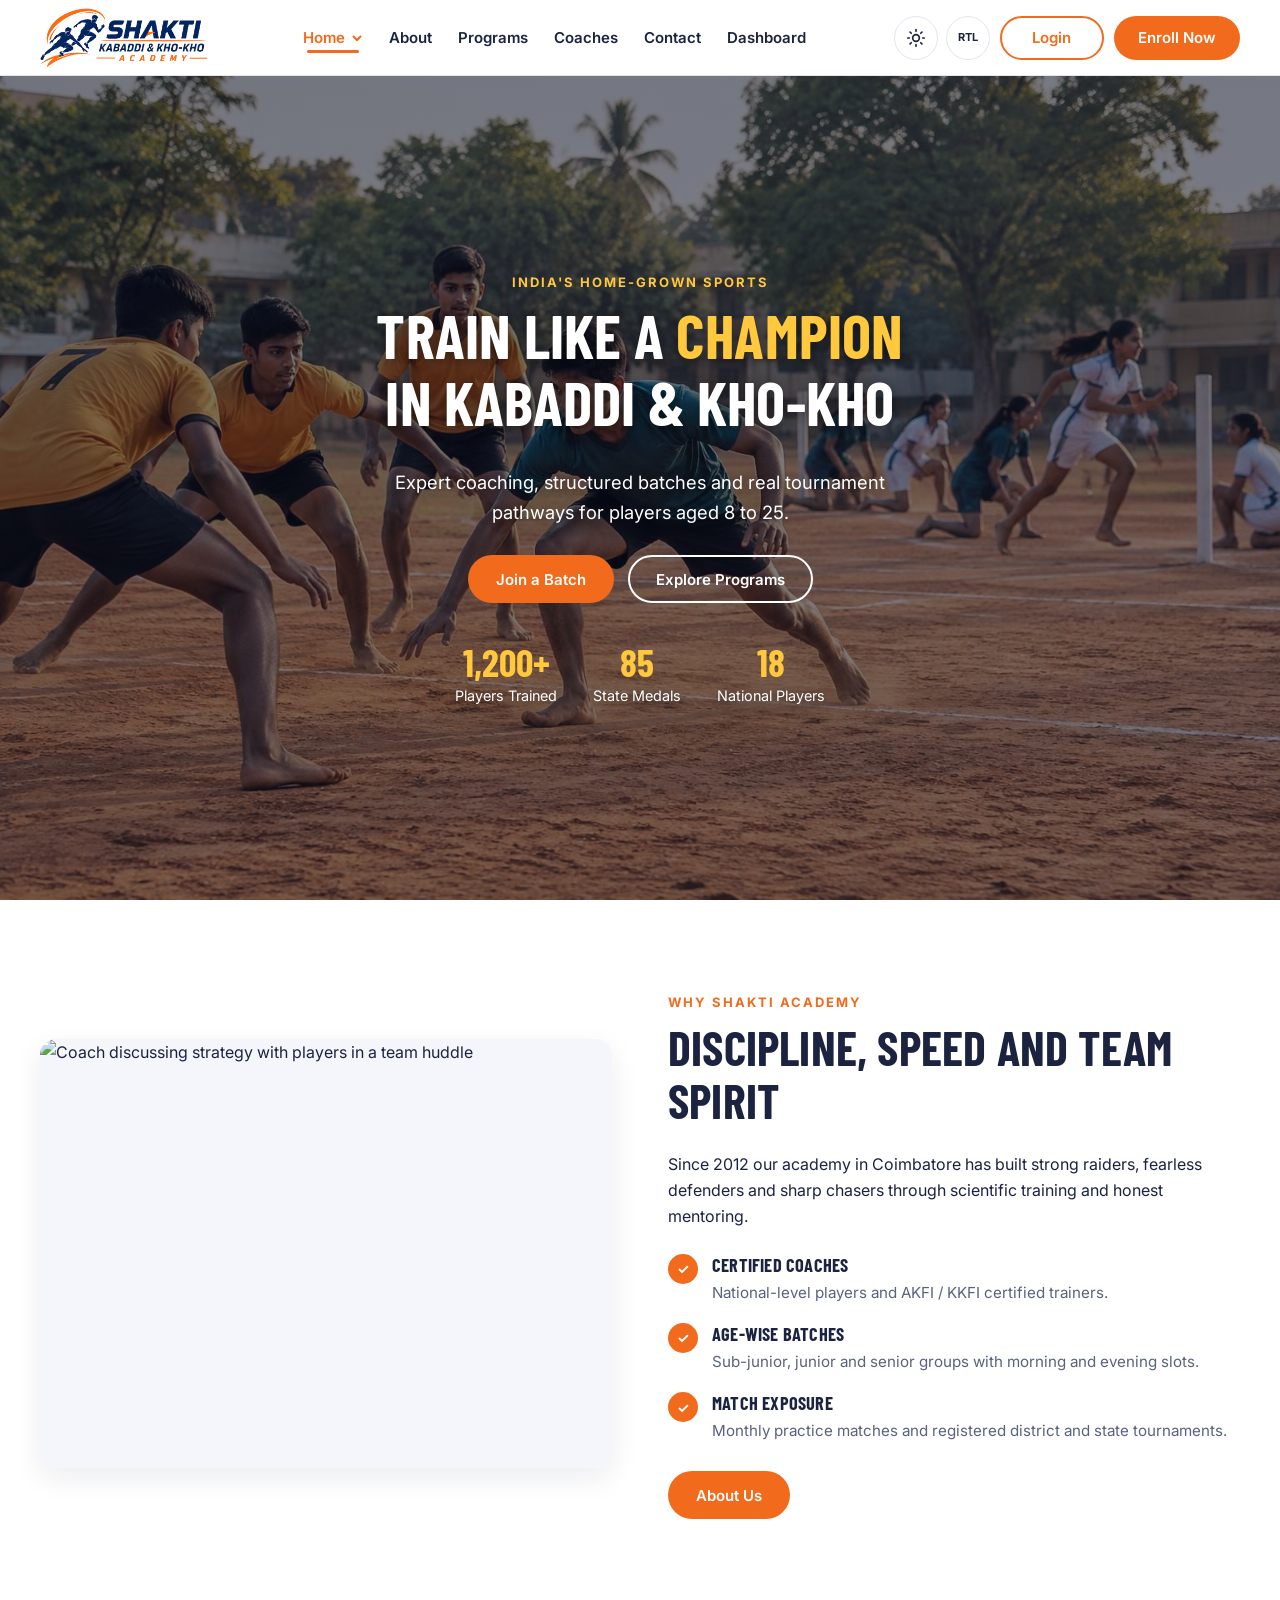
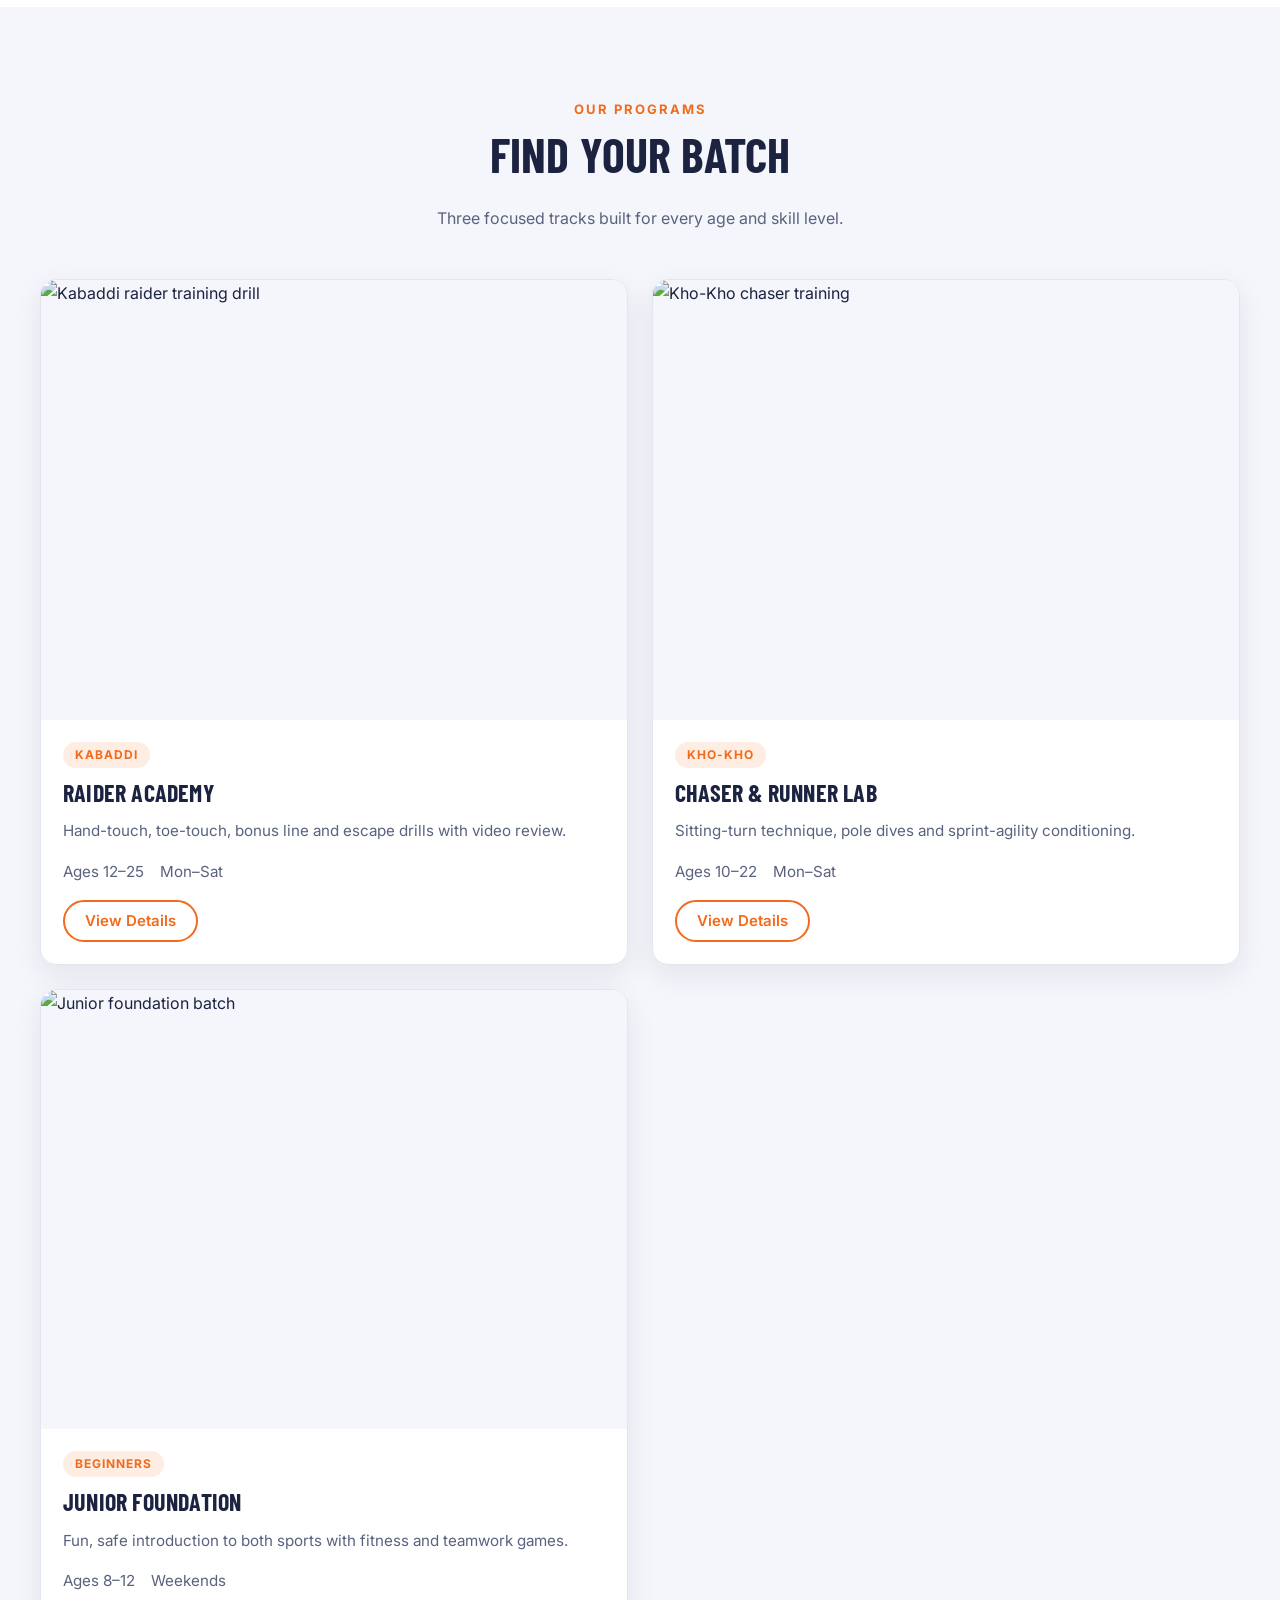
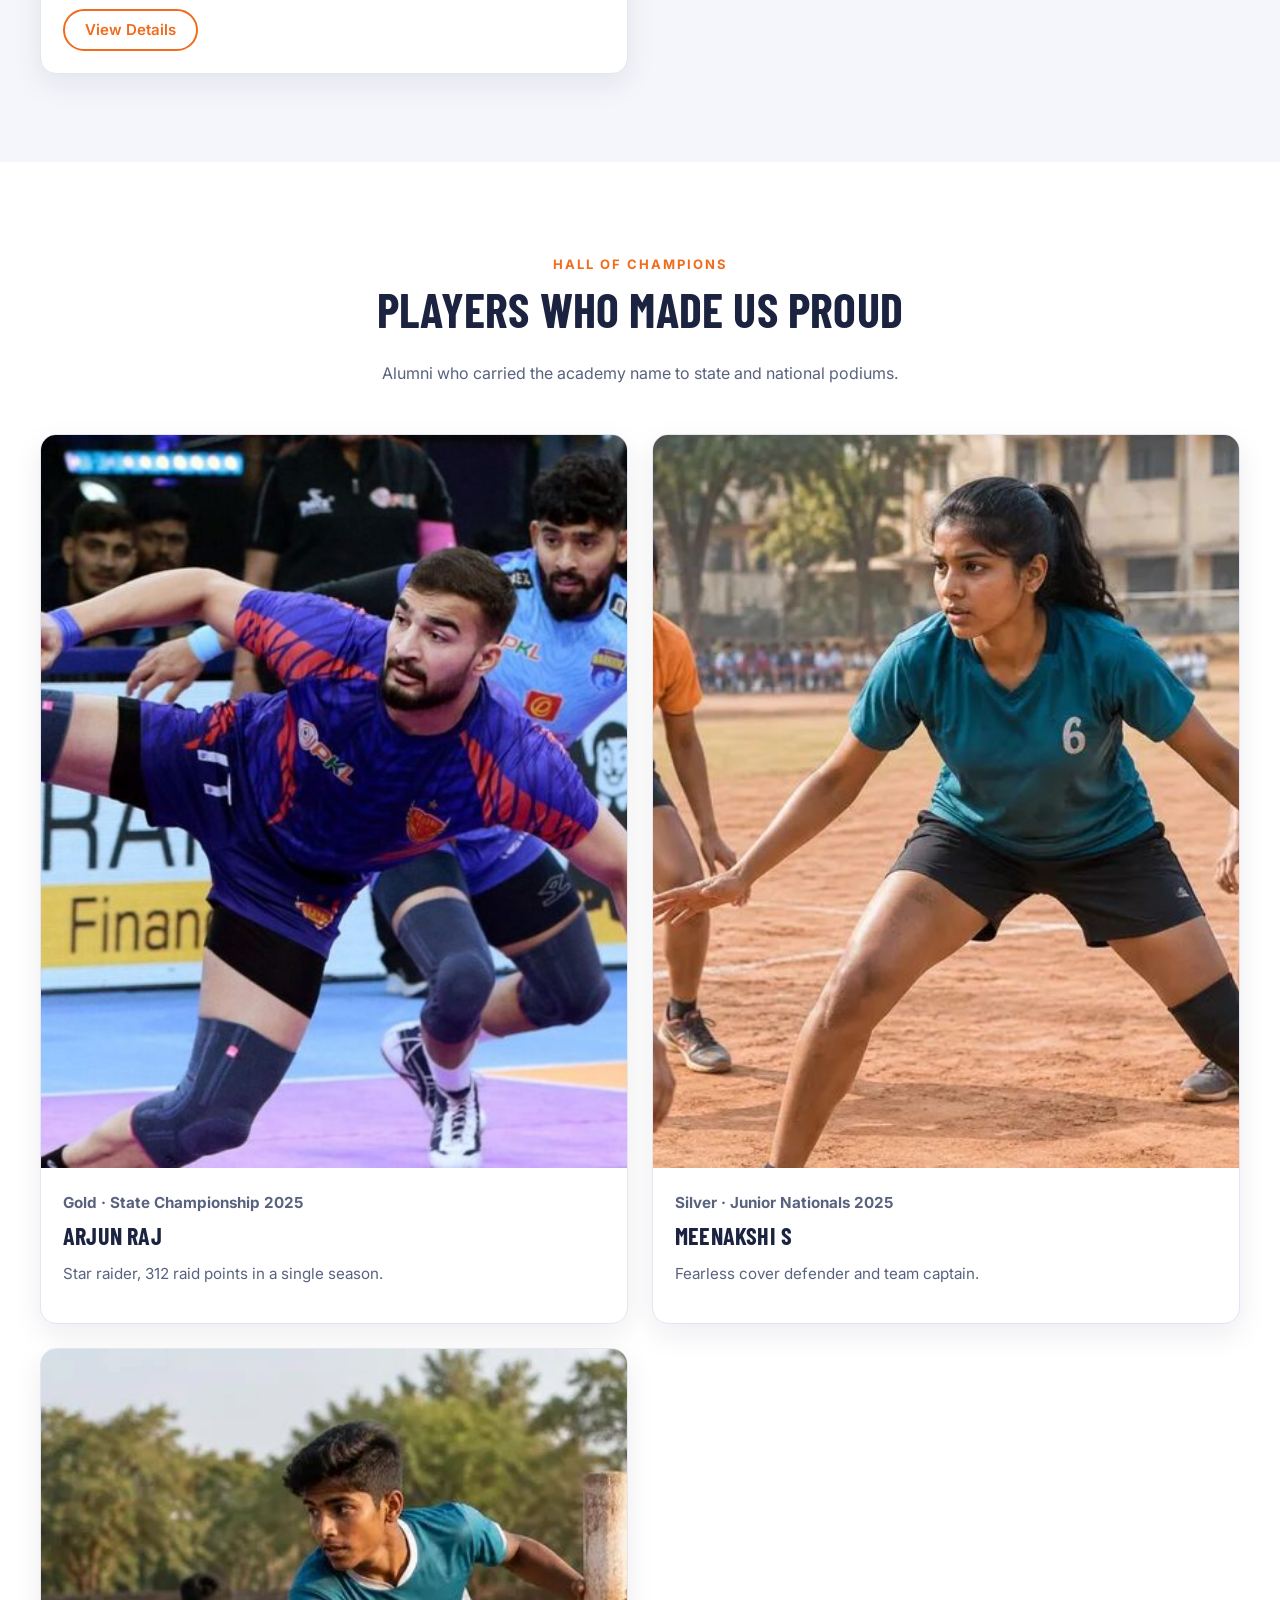
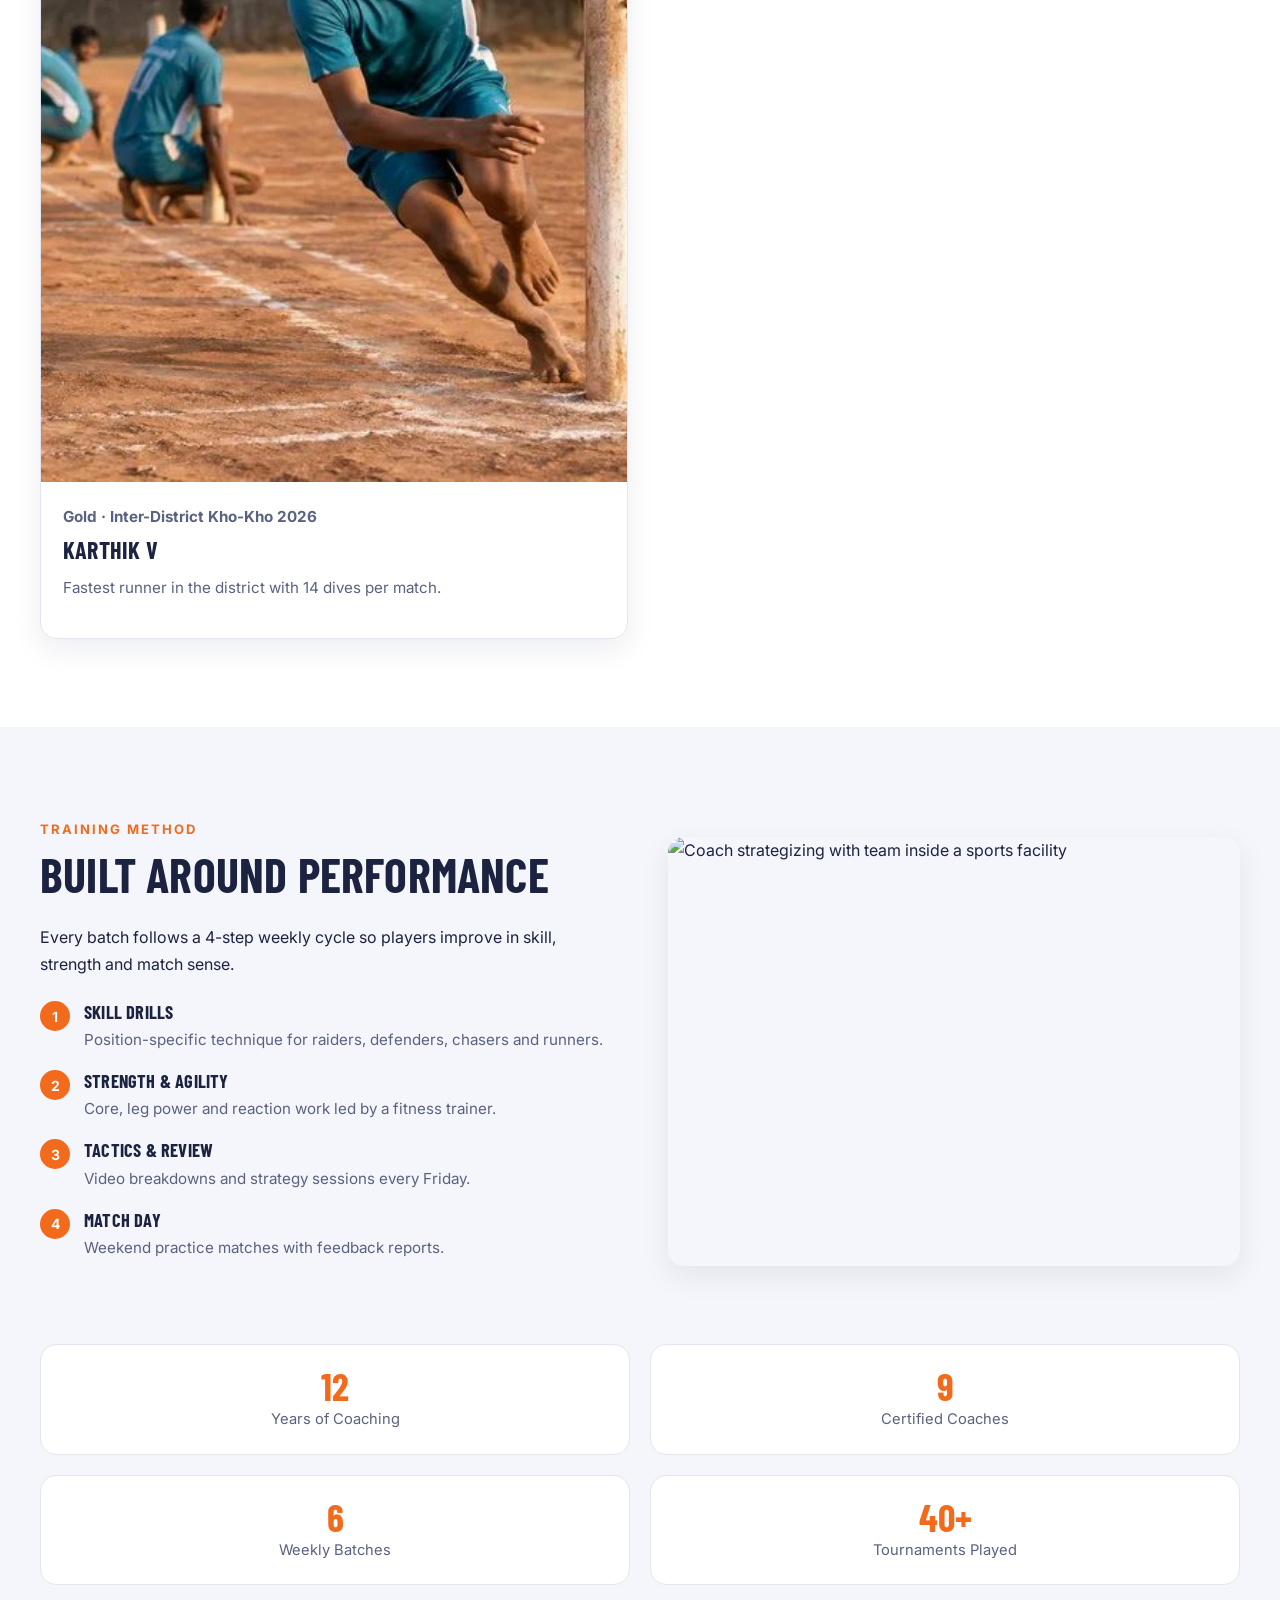
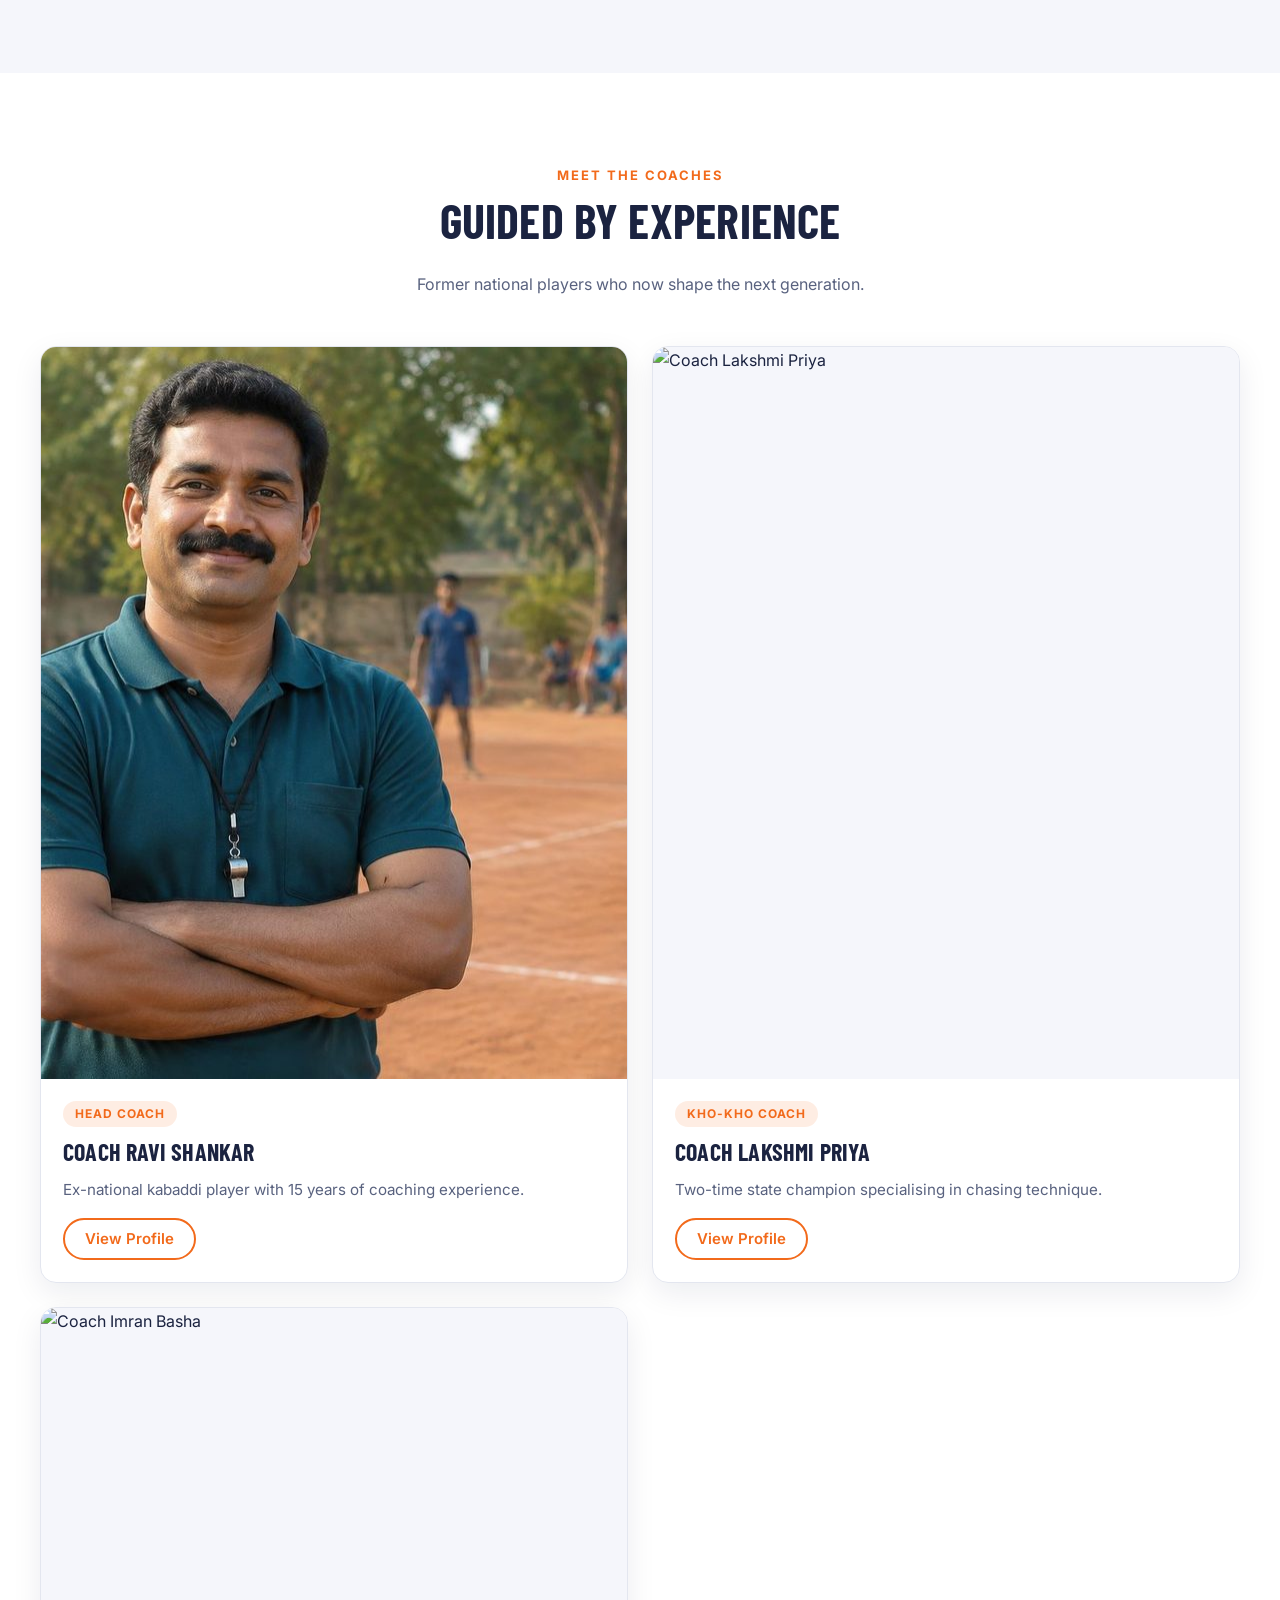
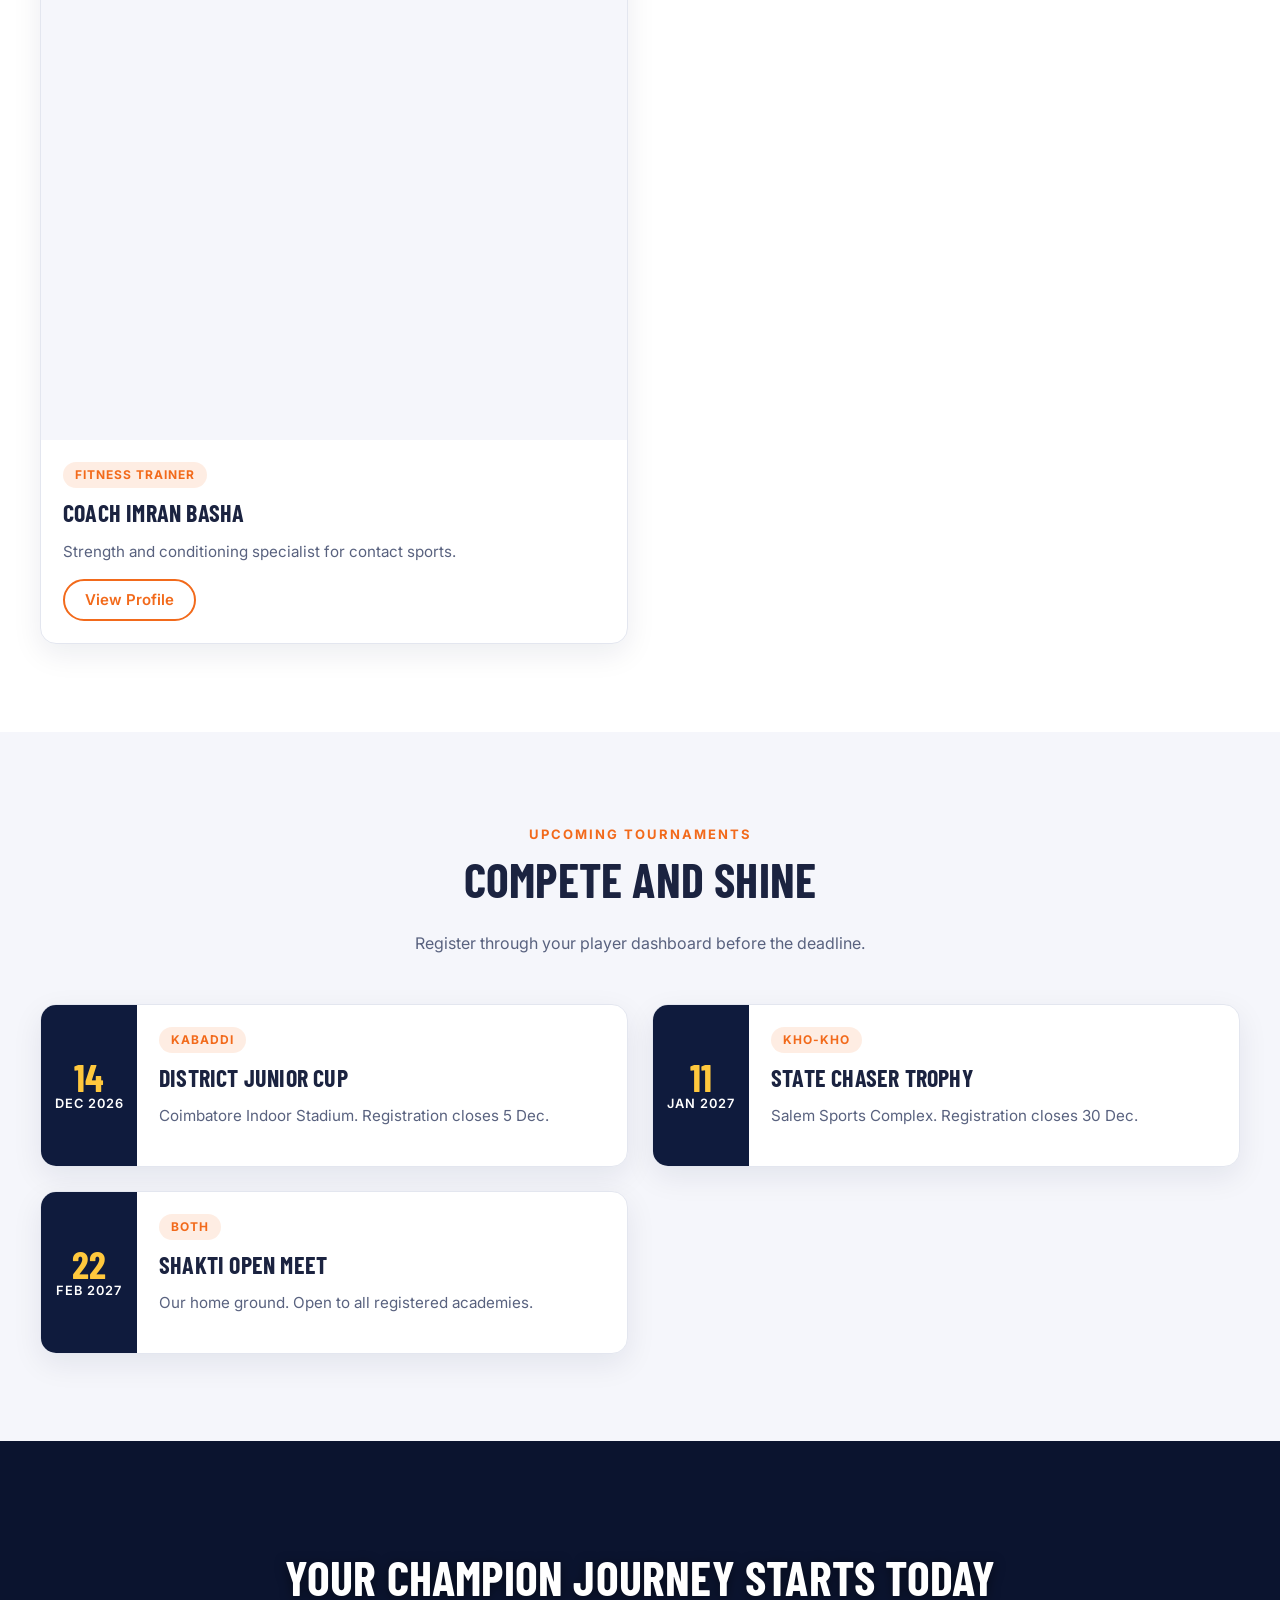
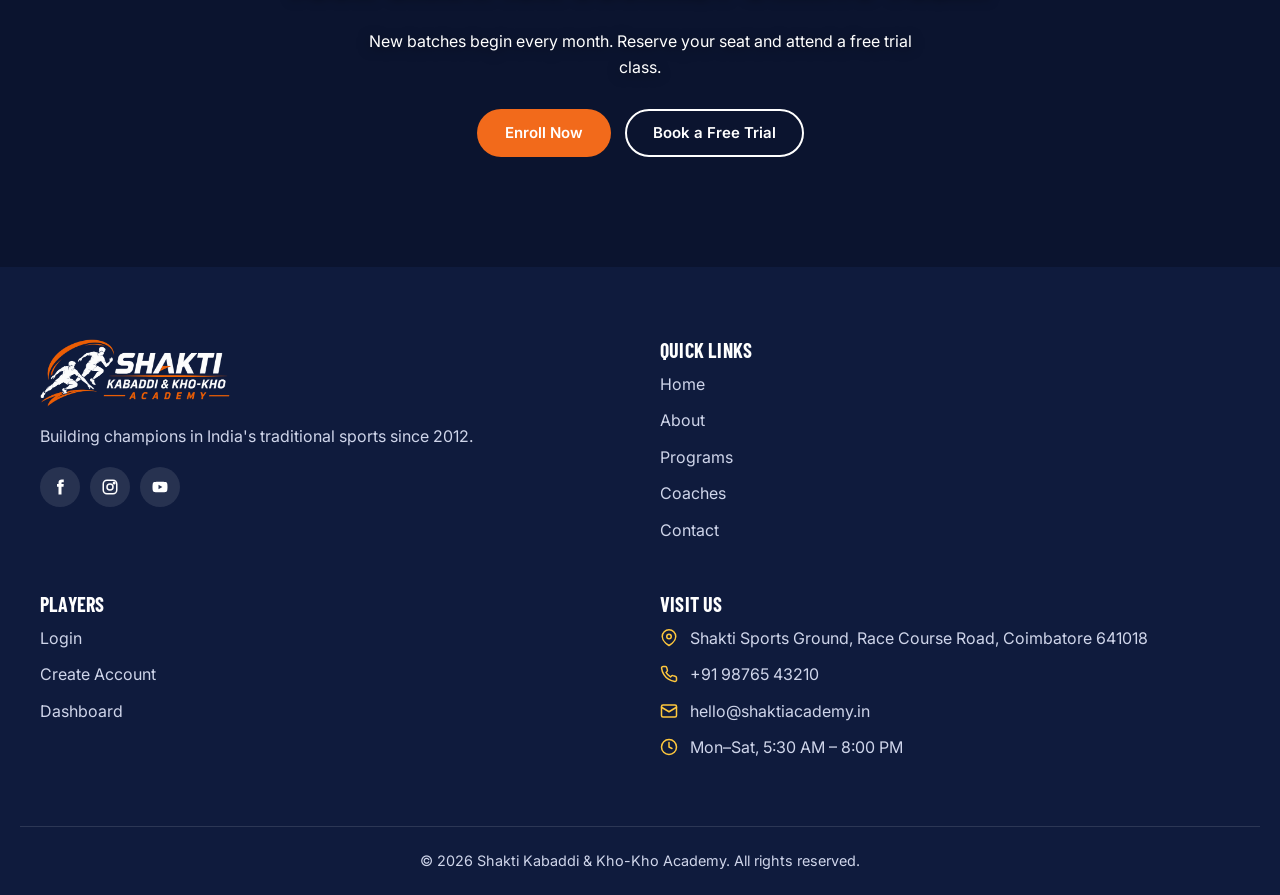
==== index.html @ 23602a93 "first commit" ====
<!DOCTYPE html>
<html lang="en" data-theme="light" dir="ltr">
<head>
<meta charset="UTF-8">
<meta name="viewport" content="width=device-width,initial-scale=1">
<title>Shakti Kabaddi &amp; Kho-Kho Academy | Home</title>
<meta name="description" content="Shakti Academy trains champions in Kabaddi and Kho-Kho with expert coaches, structured batches and tournament pathways.">
<link rel="icon" href="assets/img/favicon.ico" sizes="any">
<link rel="icon" type="image/png" href="assets/img/favicon.png">
<link rel="apple-touch-icon" href="assets/img/apple-touch-icon.png">
<link rel="preconnect" href="https://fonts.googleapis.com">
<link rel="preconnect" href="https://fonts.gstatic.com" crossorigin>
<link href="https://fonts.googleapis.com/css2?family=Barlow+Condensed:wght@600;700&family=Inter:wght@400;500;600&display=swap" rel="stylesheet">
<link rel="stylesheet" href="assets/css/style.css">
<link rel="stylesheet" href="assets/css/responsive.css">
<script src="assets/js/main.js"></script>
</head>
<body>
<header class="site-header">
  <div class="container nav-inner">
    <a href="index.html" class="brand" aria-label="Shakti Academy home"><img class="brand-logo logo-light" src="assets/img/logo.png" alt="Shakti Kabaddi &amp; Kho-Kho Academy" width="640" height="229"><img class="brand-logo logo-dark" src="assets/img/logo-dark.png" alt="" aria-hidden="true" width="640" height="229"></a>
    <button class="icon-btn menu-toggle" aria-label="Open menu" aria-expanded="false"><svg class="i-open" viewBox="0 0 24 24" fill="none" stroke="currentColor" stroke-width="2" stroke-linecap="round"><path d="M3 6h18M3 12h18M3 18h18"/></svg><svg class="i-close" viewBox="0 0 24 24" fill="none" stroke="currentColor" stroke-width="2" stroke-linecap="round"><path d="M6 6l12 12M18 6 6 18"/></svg></button>
    <nav class="main-nav" aria-label="Main">
      <ul class="nav-links">
        <li class="has-dd">
          <button class="nav-link dd-toggle active" aria-expanded="false">Home <svg width="12" height="12" viewBox="0 0 12 12" fill="none" stroke="currentColor" stroke-width="2"><path d="m2 4 4 4 4-4"/></svg></button>
          <div class="dd-menu"><a href="index.html" class="active">Home 1</a><a href="home-2.html">Home 2</a></div>
        </li>
        <li><a class="nav-link" href="about.html">About</a></li>
        <li><a class="nav-link" href="programs.html">Programs</a></li>
        <li><a class="nav-link" href="coaches.html">Coaches</a></li>
        <li><a class="nav-link" href="contact.html">Contact</a></li>
        <li><a class="nav-link" href="dashboard.html">Dashboard</a></li>
      </ul>
      <div class="nav-actions">
        <div class="nav-tools">
          <button class="icon-btn" data-theme-toggle aria-label="Toggle light or dark mode"><svg class="icon-moon" viewBox="0 0 24 24" fill="none" stroke="currentColor" stroke-width="2"><path d="M21 12.8A9 9 0 1 1 11.2 3a7 7 0 0 0 9.8 9.8z"/></svg><svg class="icon-sun" viewBox="0 0 24 24" fill="none" stroke="currentColor" stroke-width="2" stroke-linecap="round"><circle cx="12" cy="12" r="4"/><path d="M12 2v2M12 20v2M4.9 4.9l1.4 1.4M17.7 17.7l1.4 1.4M2 12h2M20 12h2M4.9 19.1l1.4-1.4M17.7 6.3l1.4-1.4"/></svg></button>
          <button class="icon-btn" data-dir-toggle aria-label="Toggle left-to-right or right-to-left">RTL</button>
        </div>
        <a href="login.html" class="btn btn-outline btn-nav">Login</a>
        <a href="programs.html#enroll" class="btn btn-primary btn-nav">Enroll Now</a>
      </div>
    </nav>
  </div>
</header>

<main>
<!-- 1. HERO -->
<section class="hero hero-home" style="--hero-img:url('../img/hero-home.jpg')">
  <div class="container">
    <div class="hero-copy">
      <span class="eyebrow" style="color:var(--accent)">India's Home-Grown Sports</span>
      <h1>Train Like a <span>Champion</span> in Kabaddi &amp; Kho-Kho</h1>
      <p>Expert coaching, structured batches and real tournament pathways for players aged 8 to 25.</p>
      <div class="hero-actions">
        <a href="programs.html#enroll" class="btn btn-primary">Join a Batch</a>
        <a href="programs.html" class="btn btn-ghost">Explore Programs</a>
      </div>
      <div class="hero-stats">
        <div><strong>1,200+</strong><span>Players Trained</span></div>
        <div><strong>85</strong><span>State Medals</span></div>
        <div><strong>18</strong><span>National Players</span></div>
      </div>
    </div>
  </div>
</section>

<!-- 2. ABOUT -->
<section class="section">
  <div class="container split">
    <img src="https://images.pexels.com/photos/6767017/pexels-photo-6767017.jpeg?auto=compress&amp;cs=tinysrgb&amp;w=900" alt="Coach discussing strategy with players in a team huddle" loading="lazy">
    <div>
      <span class="eyebrow">Why Shakti Academy</span>
      <h2>Discipline, Speed and Team Spirit</h2>
      <p>Since 2012 our academy in Coimbatore has built strong raiders, fearless defenders and sharp chasers through scientific training and honest mentoring.</p>
      <ul class="check-list">
        <li><span class="tick">&#10003;</span><div><h4>Certified Coaches</h4><p>National-level players and AKFI / KKFI certified trainers.</p></div></li>
        <li><span class="tick">&#10003;</span><div><h4>Age-wise Batches</h4><p>Sub-junior, junior and senior groups with morning and evening slots.</p></div></li>
        <li><span class="tick">&#10003;</span><div><h4>Match Exposure</h4><p>Monthly practice matches and registered district and state tournaments.</p></div></li>
      </ul>
      <a href="about.html" class="btn btn-primary">About Us</a>
    </div>
  </div>
</section>

<!-- 3. PROGRAMS -->
<section class="section section-alt">
  <div class="container">
    <div class="section-head"><span class="eyebrow">Our Programs</span><h2>Find Your Batch</h2><p>Three focused tracks built for every age and skill level.</p></div>
    <div class="grid grid-3">
      <article class="card"><img src="https://images.pexels.com/photos/38163412/pexels-photo-38163412.jpeg?auto=compress&amp;cs=tinysrgb&amp;w=900" alt="Kabaddi raider training drill" loading="lazy"><div class="card-body"><span class="tag">Kabaddi</span><h3>Raider Academy</h3><p>Hand-touch, toe-touch, bonus line and escape drills with video review.</p><p class="meta"><span>Ages 12–25</span><span>Mon–Sat</span></p><a href="programs.html" class="btn btn-outline">View Details</a></div></article>
      <article class="card"><img src="https://images.pexels.com/photos/15292660/pexels-photo-15292660.jpeg?auto=compress&amp;cs=tinysrgb&amp;w=900" alt="Kho-Kho chaser training" loading="lazy"><div class="card-body"><span class="tag">Kho-Kho</span><h3>Chaser &amp; Runner Lab</h3><p>Sitting-turn technique, pole dives and sprint-agility conditioning.</p><p class="meta"><span>Ages 10–22</span><span>Mon–Sat</span></p><a href="programs.html" class="btn btn-outline">View Details</a></div></article>
      <article class="card"><img src="https://images.pexels.com/photos/7339116/pexels-photo-7339116.jpeg?auto=compress&amp;cs=tinysrgb&amp;w=900" alt="Junior foundation batch" loading="lazy"><div class="card-body"><span class="tag">Beginners</span><h3>Junior Foundation</h3><p>Fun, safe introduction to both sports with fitness and teamwork games.</p><p class="meta"><span>Ages 8–12</span><span>Weekends</span></p><a href="programs.html" class="btn btn-outline">View Details</a></div></article>
    </div>
  </div>
</section>

<!-- 4. CHAMPIONS -->
<section class="section">
  <div class="container">
    <div class="section-head"><span class="eyebrow">Hall of Champions</span><h2>Players Who Made Us Proud</h2><p>Alumni who carried the academy name to state and national podiums.</p></div>
    <div class="grid grid-3">
      <article class="card card-champ card-anim"><img src="assets/img/champ-arjun-raj.jpg" alt="Arjun Raj, star raider mid-raid" loading="lazy"><div class="card-body"><p class="medal">Gold &middot; State Championship 2025</p><h3>Arjun Raj</h3><p>Star raider, 312 raid points in a single season.</p></div></article>
      <article class="card card-champ"><img src="assets/img/meenakshi-defender.jpg" alt="Champion athlete" loading="lazy"><div class="card-body"><p class="medal">Silver &middot; Junior Nationals 2025</p><h3>Meenakshi S</h3><p>Fearless cover defender and team captain.</p></div></article>
      <article class="card card-champ"><img src="assets/img/karthik-chaser.jpg" alt="Champion athlete" loading="lazy"><div class="card-body"><p class="medal">Gold &middot; Inter-District Kho-Kho 2026</p><h3>Karthik V</h3><p>Fastest runner in the district with 14 dives per match.</p></div></article>
    </div>
  </div>
</section>

<!-- 5. TRAINING METHOD -->
<section class="section section-alt">
  <div class="container">
    <div class="split">
      <div>
        <span class="eyebrow">Training Method</span>
        <h2>Built Around Performance</h2>
        <p>Every batch follows a 4-step weekly cycle so players improve in skill, strength and match sense.</p>
        <ul class="check-list">
          <li><span class="tick">1</span><div><h4>Skill Drills</h4><p>Position-specific technique for raiders, defenders, chasers and runners.</p></div></li>
          <li><span class="tick">2</span><div><h4>Strength &amp; Agility</h4><p>Core, leg power and reaction work led by a fitness trainer.</p></div></li>
          <li><span class="tick">3</span><div><h4>Tactics &amp; Review</h4><p>Video breakdowns and strategy sessions every Friday.</p></div></li>
          <li><span class="tick">4</span><div><h4>Match Day</h4><p>Weekend practice matches with feedback reports.</p></div></li>
        </ul>
      </div>
      <img src="https://images.pexels.com/photos/6767348/pexels-photo-6767348.jpeg?auto=compress&amp;cs=tinysrgb&amp;w=900" alt="Coach strategizing with team inside a sports facility" loading="lazy">
    </div>
    <div class="stat-row">
      <div class="stat"><strong>12</strong><span>Years of Coaching</span></div>
      <div class="stat"><strong>9</strong><span>Certified Coaches</span></div>
      <div class="stat"><strong>6</strong><span>Weekly Batches</span></div>
      <div class="stat"><strong>40+</strong><span>Tournaments Played</span></div>
    </div>
  </div>
</section>

<!-- 6. COACHES -->
<section class="section">
  <div class="container">
    <div class="section-head"><span class="eyebrow">Meet the Coaches</span><h2>Guided by Experience</h2><p>Former national players who now shape the next generation.</p></div>
    <div class="grid grid-3">
      <article class="card card-coach"><img src="assets/img/coach-ravi-shankar.jpg" alt="Head coach holding a whistle" loading="lazy"><div class="card-body"><span class="tag">Head Coach</span><h3>Coach Ravi Shankar</h3><p>Ex-national kabaddi player with 15 years of coaching experience.</p><a href="coaches.html" class="btn btn-outline">View Profile</a></div></article>
      <article class="card card-coach"><img src="https://images.pexels.com/photos/6250962/pexels-photo-6250962.jpeg?auto=compress&amp;cs=tinysrgb&amp;w=900" alt="Coach Lakshmi Priya" loading="lazy"><div class="card-body"><span class="tag">Kho-Kho Coach</span><h3>Coach Lakshmi Priya</h3><p>Two-time state champion specialising in chasing technique.</p><a href="coaches.html" class="btn btn-outline">View Profile</a></div></article>
      <article class="card card-coach"><img src="https://images.pexels.com/photos/6668862/pexels-photo-6668862.jpeg?auto=compress&amp;cs=tinysrgb&amp;w=900" alt="Coach Imran Basha" loading="lazy"><div class="card-body"><span class="tag">Fitness Trainer</span><h3>Coach Imran Basha</h3><p>Strength and conditioning specialist for contact sports.</p><a href="coaches.html" class="btn btn-outline">View Profile</a></div></article>
    </div>
  </div>
</section>

<!-- 7. TOURNAMENTS -->
<section class="section section-alt">
  <div class="container">
    <div class="section-head"><span class="eyebrow">Upcoming Tournaments</span><h2>Compete and Shine</h2><p>Register through your player dashboard before the deadline.</p></div>
    <div class="grid grid-3">
      <article class="card event"><div class="event-date"><strong>14</strong><span>Dec 2026</span></div><div class="card-body"><span class="tag">Kabaddi</span><h3>District Junior Cup</h3><p>Coimbatore Indoor Stadium. Registration closes 5 Dec.</p></div></article>
      <article class="card event"><div class="event-date"><strong>11</strong><span>Jan 2027</span></div><div class="card-body"><span class="tag">Kho-Kho</span><h3>State Chaser Trophy</h3><p>Salem Sports Complex. Registration closes 30 Dec.</p></div></article>
      <article class="card event"><div class="event-date"><strong>22</strong><span>Feb 2027</span></div><div class="card-body"><span class="tag">Both</span><h3>Shakti Open Meet</h3><p>Our home ground. Open to all registered academies.</p></div></article>
    </div>
  </div>
</section>

<!-- 8. CTA -->
<section class="cta" style="--hero-img:url('https://images.pexels.com/photos/15338953/pexels-photo-15338953.jpeg?auto=compress&amp;cs=tinysrgb&amp;w=1920')">
  <div class="container">
    <h2>Your Champion Journey Starts Today</h2>
    <p>New batches begin every month. Reserve your seat and attend a free trial class.</p>
    <div class="hero-actions"><a href="programs.html#enroll" class="btn btn-primary">Enroll Now</a><a href="contact.html" class="btn btn-ghost">Book a Free Trial</a></div>
  </div>
</section>
</main>

<footer class="site-footer">
  <div class="container footer-grid">
    <div>
      <a href="index.html" class="brand"><img class="brand-logo logo-light" src="assets/img/logo.png" alt="Shakti Kabaddi &amp; Kho-Kho Academy" width="640" height="229"><img class="brand-logo logo-dark" src="assets/img/logo-dark.png" alt="" aria-hidden="true" width="640" height="229"></a>
      <p>Building champions in India's traditional sports since 2012.</p>
      <div class="footer-social">
        <a href="#" aria-label="Facebook"><svg viewBox="0 0 24 24" fill="currentColor"><path d="M14 8V6.5c0-.7.2-1 1.1-1H17V2h-2.6C11.5 2 10 3.7 10 6.2V8H8v3.5h2V22h4V11.5h2.7L17 8z"/></svg></a>
        <a href="#" aria-label="Instagram"><svg viewBox="0 0 24 24" fill="none" stroke="currentColor" stroke-width="2"><rect x="3" y="3" width="18" height="18" rx="5"/><circle cx="12" cy="12" r="4"/><circle cx="17.5" cy="6.5" r="1" fill="currentColor"/></svg></a>
        <a href="#" aria-label="YouTube"><svg viewBox="0 0 24 24" fill="currentColor"><path d="M21.6 7.2a2.5 2.5 0 0 0-1.8-1.8C18.2 5 12 5 12 5s-6.2 0-7.8.4A2.5 2.5 0 0 0 2.4 7.2C2 8.8 2 12 2 12s0 3.2.4 4.8a2.5 2.5 0 0 0 1.8 1.8C5.8 19 12 19 12 19s6.2 0 7.8-.4a2.5 2.5 0 0 0 1.8-1.8c.4-1.6.4-4.8.4-4.8s0-3.2-.4-4.8zM10 15V9l5.2 3z"/></svg></a>
      </div>
    </div>
    <div><h4>Quick Links</h4><ul><li><a href="index.html">Home</a></li><li><a href="about.html">About</a></li><li><a href="programs.html">Programs</a></li><li><a href="coaches.html">Coaches</a></li><li><a href="contact.html">Contact</a></li></ul></div>
    <div><h4>Players</h4><ul><li><a href="login.html">Login</a></li><li><a href="create-account.html">Create Account</a></li><li><a href="dashboard.html">Dashboard</a></li></ul></div>
    <div><h4>Visit Us</h4><ul class="footer-contact"><li><svg viewBox="0 0 24 24" fill="none" stroke="currentColor" stroke-width="2" stroke-linecap="round" stroke-linejoin="round" aria-hidden="true"><path d="M21 10c0 7-9 12-9 12S3 17 3 10a9 9 0 0 1 18 0z"/><circle cx="12" cy="10" r="3"/></svg><span>Shakti Sports Ground, Race Course Road, Coimbatore 641018</span></li><li><svg viewBox="0 0 24 24" fill="none" stroke="currentColor" stroke-width="2" stroke-linecap="round" stroke-linejoin="round" aria-hidden="true"><path d="M22 16.9v3a2 2 0 0 1-2.2 2 19.8 19.8 0 0 1-8.6-3.1 19.5 19.5 0 0 1-6-6A19.8 19.8 0 0 1 2.1 4.2 2 2 0 0 1 4.1 2h3a2 2 0 0 1 2 1.7c.1 1 .4 1.9.7 2.8a2 2 0 0 1-.5 2.1L8 9.9a16 16 0 0 0 6 6l1.3-1.3a2 2 0 0 1 2.1-.4c.9.3 1.8.6 2.8.7a2 2 0 0 1 1.7 2z"/></svg><a href="tel:+919876543210">+91 98765 43210</a></li><li><svg viewBox="0 0 24 24" fill="none" stroke="currentColor" stroke-width="2" stroke-linecap="round" stroke-linejoin="round" aria-hidden="true"><rect x="2" y="4" width="20" height="16" rx="2"/><path d="m22 7-10 6L2 7"/></svg><a href="mailto:hello@shaktiacademy.in">hello@shaktiacademy.in</a></li><li><svg viewBox="0 0 24 24" fill="none" stroke="currentColor" stroke-width="2" stroke-linecap="round" stroke-linejoin="round" aria-hidden="true"><circle cx="12" cy="12" r="10"/><path d="M12 6v6l4 2"/></svg><span>Mon–Sat, 5:30 AM – 8:00 PM</span></li></ul></div>
  </div>
  <div class="container footer-bottom">&copy; <span id="year">2026</span> Shakti Kabaddi &amp; Kho-Kho Academy. All rights reserved.</div>
</footer>

<button class="back-top" aria-label="Back to top"><svg viewBox="0 0 24 24" fill="none" stroke="currentColor" stroke-width="2.5" stroke-linecap="round" stroke-linejoin="round"><path d="m6 15 6-6 6 6"/></svg></button>
</body>
</html>
---- assets/css/style.css ----
/* ===== Shakti Kabaddi & Kho-Kho Academy — design system ===== */
:root{
  --brand:#f26a1b;--brand-dark:#d4540a;--accent:#ffc83d;--navy:#0f1b3d;
  --bg:#ffffff;--bg-alt:#f5f6fb;--card:#ffffff;--text:#1b2340;--muted:#59627f;
  --border:#e3e6ef;--shadow:0 10px 30px rgba(15,27,61,.08);
  --radius:16px;--container:1240px;--nav-h:76px;--page-hero-h:440px;
  --font-head:'Barlow Condensed','Arial Narrow',sans-serif;--font-body:'Inter',system-ui,sans-serif;
}
[data-theme="dark"]{
  --bg:#0b1226;--bg-alt:#101a33;--card:#15203f;--text:#eef1fa;--muted:#a9b2cf;
  --border:#26335a;--shadow:0 10px 30px rgba(0,0,0,.35);
}
*,*::before,*::after{box-sizing:border-box}
html{scroll-behavior:smooth}
body{margin:0;font-family:var(--font-body);font-size:16px;line-height:1.65;color:var(--text);background:var(--bg);overflow-wrap:break-word}
img{max-width:100%;display:block}
a{color:inherit;text-decoration:none}
h1,h2,h3,h4{font-family:var(--font-head);line-height:1.1;margin:0 0 .5em;letter-spacing:.2px;text-transform:uppercase}
h1{font-size:clamp(2.6rem,6.5vw,5rem)}
h2{font-size:clamp(2rem,4vw,3rem)}
h3{font-size:1.5rem}
p{margin:0 0 1em}
ul{margin:0;padding:0;list-style:none}
.container{width:100%;max-width:var(--container);margin-inline:auto;padding-inline:20px}

/* Buttons */
.btn{display:inline-flex;align-items:center;justify-content:center;gap:8px;height:48px;padding:0 26px;border-radius:999px;border:2px solid transparent;font:600 15px/1 var(--font-body);cursor:pointer;white-space:nowrap;transition:.2s}
.btn-primary{background:var(--brand);color:#fff}
.btn-primary:hover{background:var(--brand-dark)}
.btn-outline{border-color:var(--brand);color:var(--brand);background:transparent}
.btn-outline:hover{background:var(--brand);color:#fff}
.btn-light{background:#fff;color:var(--navy)}
.btn-light:hover{background:var(--accent)}
.btn-ghost{border-color:#fff;color:#fff}
.btn-ghost:hover{background:#fff;color:var(--navy)}
.btn-nav{height:44px;padding:0 22px;font-size:15px;min-width:104px}

/* Header */
.site-header{position:sticky;top:0;z-index:100;background:var(--bg);border-bottom:1px solid var(--border);height:var(--nav-h)}
.nav-inner{height:100%;display:flex;align-items:center;justify-content:space-between;gap:16px}
.brand{display:flex;align-items:center;gap:10px;font-family:var(--font-head);font-weight:700;font-size:1.5rem;text-transform:uppercase;line-height:1;flex-shrink:0}
.brand-mark{width:42px;height:42px;border-radius:12px;background:var(--brand);color:#fff;display:grid;place-items:center;flex-shrink:0}
.brand small{display:block;font:600 .62rem/1.2 var(--font-body);letter-spacing:1.6px;color:var(--muted);margin-top:3px}
.main-nav{display:flex;align-items:center;gap:28px}
.nav-links{display:flex;align-items:center;gap:6px}
.nav-link{display:inline-flex;align-items:center;gap:6px;padding:10px 14px;border-radius:10px;font:600 15px/1 var(--font-body);color:var(--text);background:none;border:0;cursor:pointer;position:relative;white-space:nowrap}
.nav-link:hover,.nav-link.active{color:var(--brand)}
.nav-link.active::after{content:"";position:absolute;inset-inline:14px;bottom:2px;height:3px;border-radius:3px;background:var(--brand)}
.has-dd{position:relative}
.dd-menu{display:none;position:absolute;top:100%;inset-inline-start:0;min-width:170px;background:var(--card);border:1px solid var(--border);border-radius:12px;box-shadow:var(--shadow);padding:6px;z-index:10}
.has-dd.open .dd-menu{display:block}
.dd-menu a{display:block;padding:10px 14px;border-radius:8px;font-weight:500;font-size:15px}
.dd-menu a:hover,.dd-menu a.active{background:var(--bg-alt);color:var(--brand)}
.nav-actions{display:flex;align-items:center;gap:10px}
.nav-tools{display:flex;gap:8px}
.icon-btn{width:44px;height:44px;border-radius:50%;border:1px solid var(--border);background:var(--card);color:var(--text);display:grid;place-items:center;cursor:pointer;font:700 11px/1 var(--font-body)}
.icon-btn:hover{border-color:var(--brand);color:var(--brand)}
.icon-btn svg{width:20px;height:20px}
.menu-toggle{display:none}
.menu-toggle .i-close{display:none}
.menu-toggle[aria-expanded="true"] .i-open{display:none}
.menu-toggle[aria-expanded="true"] .i-close{display:block}
.menu-toggle[aria-expanded="true"]{background:var(--brand);border-color:var(--brand);color:#fff}
[data-theme="dark"] .icon-sun,[data-theme="light"] .icon-moon{display:none}

/* Sections */
.section{padding:88px 0}
.section-alt{background:var(--bg-alt)}
.section-head{text-align:center;max-width:680px;margin:0 auto 48px}
.eyebrow{display:inline-block;font:700 13px/1 var(--font-body);letter-spacing:2px;text-transform:uppercase;color:var(--brand);margin-bottom:12px}
.section-head p{color:var(--muted)}

/* Hero */
.hero{position:relative;display:flex;align-items:center;color:#fff;background:var(--hero-img) center/cover no-repeat;background-color:var(--navy)}
.hero::before{content:"";position:absolute;inset:0;background:linear-gradient(90deg,rgba(8,14,34,.55) 0%,rgba(8,14,34,.12) 70%)}
.hero-home::before{background:linear-gradient(180deg,rgba(8,14,34,.55),rgba(8,14,34,.5))}
.hero>.container{position:relative}
.hero-home{min-height:calc(100vh - var(--nav-h));min-height:calc(100svh - var(--nav-h));padding:80px 0}
.hero h1,.hero p{text-shadow:0 2px 14px rgba(0,0,0,.5)}
.hero h1 span{color:var(--accent)}
.hero-copy{max-width:640px}
.hero-copy p{font-size:1.15rem;max-width:540px}
.hero-actions{display:flex;flex-wrap:wrap;gap:14px;margin:28px 0 40px}
.hero-stats{display:flex;flex-wrap:wrap;gap:36px}
.hero-stats strong{display:block;font:700 2.4rem/1 var(--font-head);color:var(--accent)}
.hero-stats span{font-size:.9rem;text-shadow:0 1px 8px rgba(0,0,0,.6)}

/* Layout helpers */
.split{display:grid;grid-template-columns:1fr 1fr;gap:56px;align-items:center}
.split img{width:100%;aspect-ratio:4/3;object-fit:cover;border-radius:var(--radius);box-shadow:var(--shadow)}
.grid{display:grid;gap:24px}
.grid-4{grid-template-columns:repeat(4,1fr)}
.grid-3{grid-template-columns:repeat(3,1fr)}
.stat-row{display:grid;grid-template-columns:repeat(4,1fr);gap:20px;margin-top:56px}
.stat{background:var(--card);border:1px solid var(--border);border-radius:var(--radius);padding:22px;text-align:center}
.stat strong{display:block;font:700 2.4rem/1 var(--font-head);color:var(--brand)}
.stat span{color:var(--muted);font-size:.92rem}
.check-list{display:grid;gap:18px;margin:24px 0 28px}
.check-list li{display:flex;gap:14px;align-items:flex-start}
.check-list .tick{flex-shrink:0;width:30px;height:30px;border-radius:50%;background:var(--brand);color:#fff;display:grid;place-items:center;font-size:14px;font-weight:700}
.check-list h4{font:700 1.15rem/1.2 var(--font-head);margin:0 0 4px}
.check-list p{margin:0;color:var(--muted);font-size:.95rem}

/* Cards */
.card{display:flex;flex-direction:column;background:var(--card);border:1px solid var(--border);border-radius:var(--radius);overflow:hidden;box-shadow:var(--shadow);transition:transform .2s}
.card:hover{transform:translateY(-4px)}
.card img{width:100%;aspect-ratio:4/3;object-fit:cover}
.card-body{display:flex;flex-direction:column;flex:1;padding:22px}
.card-body p{color:var(--muted);font-size:.95rem}
.card-body .btn{margin-top:auto;align-self:flex-start;height:42px;padding:0 20px}
.tag{display:inline-block;align-self:flex-start;background:rgba(242,106,27,.12);color:var(--brand);font:700 12px/1 var(--font-body);letter-spacing:1px;text-transform:uppercase;padding:7px 12px;border-radius:999px;margin-bottom:12px}
.meta{display:flex;flex-wrap:wrap;gap:8px 16px;font-size:.85rem;color:var(--muted);margin:0 0 16px}
.card-champ img,.card-coach img{aspect-ratio:4/5}
.medal{color:var(--brand);font-weight:700;font-size:.9rem;margin-bottom:8px}
.social-mini{display:flex;gap:8px;margin-top:auto}
.social-mini a{width:36px;height:36px;border-radius:50%;border:1px solid var(--border);display:grid;place-items:center;color:var(--muted)}
.social-mini a:hover{color:var(--brand);border-color:var(--brand)}
.social-mini svg{width:16px;height:16px}

/* Tournament cards */
.event{flex-direction:row;align-items:stretch}
.event-date{flex:0 0 96px;background:var(--navy);color:#fff;display:flex;flex-direction:column;align-items:center;justify-content:center;padding:16px 8px;text-align:center}
.event-date strong{font:700 2.4rem/1 var(--font-head);color:var(--accent)}
.event-date span{font:600 .8rem/1.3 var(--font-body);letter-spacing:1px;text-transform:uppercase}

/* CTA */
.cta{position:relative;text-align:center;color:#fff;background:var(--hero-img) center/cover no-repeat;background-color:var(--navy);padding:110px 0}
.cta::before{content:"";position:absolute;inset:0;background:rgba(8,14,34,.5)}
.cta>.container{position:relative}
.cta h2,.cta p{text-shadow:0 2px 12px rgba(0,0,0,.5)}
.cta p{max-width:560px;margin-inline:auto}
.cta .hero-actions{justify-content:center;margin-bottom:0}

/* Footer */
.site-footer{background:var(--navy);color:#cfd5ea;padding:72px 0 0}
.footer-grid{display:grid;grid-template-columns:1.4fr 1fr 1fr 1.2fr;gap:40px}
.site-footer h4{color:#fff;font-size:1.25rem}
.site-footer .brand{color:#fff;margin-bottom:16px}
.site-footer .brand small{color:#aab3d3}
.site-footer li{margin-bottom:10px}
.site-footer a:hover{color:var(--accent)}
.footer-social{display:flex;gap:10px;margin-top:18px}
.footer-social a{width:40px;height:40px;border-radius:50%;background:rgba(255,255,255,.1);display:grid;place-items:center;color:#fff}
.footer-social a:hover{background:var(--brand);color:#fff}
.footer-social svg{width:18px;height:18px}
.footer-bottom{margin-top:56px;border-top:1px solid rgba(255,255,255,.12);padding:22px 0;text-align:center;font-size:.9rem}

/* Back to top */
.back-top{position:fixed;inset-inline-end:20px;bottom:20px;width:48px;height:48px;border-radius:50%;border:0;background:var(--brand);color:#fff;display:grid;place-items:center;cursor:pointer;box-shadow:var(--shadow);opacity:0;visibility:hidden;transition:.25s;z-index:90}
.back-top.show{opacity:1;visibility:visible}
.back-top svg{width:22px;height:22px}
[dir="rtl"] .arrow{transform:scaleX(-1)}

/* ===== Phase 2 components ===== */
/* Page hero (shared height for standard pages) */
.page-hero{position:relative;display:flex;align-items:center;min-height:var(--page-hero-h);color:#fff;background:var(--hero-img) center/cover no-repeat;background-color:var(--navy)}
.page-hero::before{content:"";position:absolute;inset:0;background:linear-gradient(180deg,rgba(8,14,34,.55),rgba(8,14,34,.7))}
.page-hero>.container{position:relative}
.page-hero h1{font-size:clamp(2.4rem,5.5vw,4rem);text-shadow:0 2px 14px rgba(0,0,0,.55)}
.page-hero .container{text-align:center}
.page-hero p{max-width:600px;margin-inline:auto;font-size:1.1rem;text-shadow:0 2px 12px rgba(0,0,0,.55)}
.crumbs{display:inline-block;font:600 .92rem/1 var(--font-body);color:#fff;background:rgba(8,14,34,.72);border:1px solid rgba(255,255,255,.25);padding:9px 16px;border-radius:999px;margin-bottom:18px}
.crumbs a{color:var(--accent);text-decoration:underline;text-underline-offset:3px}
.crumbs a:hover{color:#fff}

/* Home 2 hero: centered, with stat strip anchored to the bottom */
.hero-center{min-height:calc(100vh - var(--nav-h));min-height:calc(100svh - var(--nav-h));flex-direction:column;justify-content:center;text-align:center;padding:72px 0 0}
.hero-center::before{background:rgba(8,14,34,.35)}
.hero-center .hero-copy{margin-inline:auto}
.hero-center .hero-copy p{margin-inline:auto}
.hero-center .hero-actions{justify-content:center}
.strip{position:relative;width:100%;margin-top:56px;background:rgba(8,14,34,.78);backdrop-filter:blur(4px)}
.strip .container{display:grid;grid-template-columns:repeat(4,minmax(0,1fr));gap:20px;padding-block:22px;text-align:center}
.strip strong{display:block;font:700 2rem/1 var(--font-head);color:var(--accent)}
.strip span{font-size:.88rem}

/* Sport tiles */
.tiles{display:grid;grid-template-columns:repeat(2,minmax(0,1fr));gap:24px}
.tile{position:relative;border-radius:var(--radius);overflow:hidden;min-height:380px;display:flex;align-items:flex-end;color:#fff;background:var(--tile-img) center/cover no-repeat;background-color:var(--navy)}
.tile::before{content:"";position:absolute;inset:0;background:linear-gradient(0deg,rgba(8,14,34,.8) 0%,rgba(8,14,34,0) 60%)}
.tile div{position:relative;padding:28px}
.tile p{margin:0 0 14px;max-width:420px}

/* Steps / timeline */
.steps{display:grid;grid-template-columns:repeat(4,minmax(0,1fr));gap:24px;counter-reset:s}
.step{position:relative;background:var(--card);border:1px solid var(--border);border-radius:var(--radius);padding:28px 22px}
.step::before{counter-increment:s;content:"0" counter(s);display:block;font:700 2.8rem/1 var(--font-head);color:var(--brand);margin-bottom:10px}
.step p{margin:0;color:var(--muted);font-size:.95rem}
.timeline{position:relative;max-width:920px;margin:0 auto;padding:0;display:grid;gap:36px}
.timeline::before{content:"";position:absolute;top:6px;bottom:6px;inset-inline-start:50%;width:3px;margin-inline-start:-1.5px;background:var(--brand);border-radius:3px}
.timeline li{position:relative;width:50%;padding-inline-end:44px;text-align:end}
.timeline li:nth-child(even){margin-inline-start:50%;padding-inline-end:0;padding-inline-start:44px;text-align:start}
.timeline li::before{content:"";position:absolute;inset-inline-end:-11px;top:4px;width:16px;height:16px;border-radius:50%;background:var(--accent);border:3px solid var(--brand);box-sizing:content-box}
.timeline li:nth-child(even)::before{inset-inline-end:auto;inset-inline-start:-11px}
.timeline strong{font:700 1.8rem/1 var(--font-head);color:var(--brand)}
.timeline p{margin:6px 0 0;color:var(--muted)}

/* Featured champion */
.feature{display:grid;grid-template-columns:minmax(0,1.3fr) minmax(0,1fr);gap:24px}
.feature .big{position:relative;border-radius:var(--radius);overflow:hidden;min-height:480px;color:#fff;display:flex;align-items:flex-end;background:var(--tile-img) center/cover no-repeat;background-color:var(--navy)}
.feature .big::before{content:"";position:absolute;inset:0;background:linear-gradient(0deg,rgba(8,14,34,.82),rgba(8,14,34,0) 60%)}
.feature .big div{position:relative;padding:28px}
.feature .side{display:grid;gap:24px}
.feature .side .card{flex-direction:row}
.feature .side .card img{width:42%;aspect-ratio:auto;object-fit:cover;flex-shrink:0}

/* Batch table */
.table-wrap{overflow-x:auto;border:1px solid var(--border);border-radius:var(--radius);background:var(--card);box-shadow:var(--shadow)}
table.batches{width:100%;border-collapse:collapse;min-width:640px}
.batches th,.batches td{padding:16px 20px;text-align:start;border-bottom:1px solid var(--border)}
.batches th{font:700 .95rem/1 var(--font-head);letter-spacing:1px;text-transform:uppercase;background:var(--bg-alt)}
.batches tr:last-child td{border-bottom:0}
.pill{display:inline-block;padding:5px 12px;border-radius:999px;font:600 .8rem/1 var(--font-body);background:rgba(242,106,27,.12);color:var(--brand)}
.pill.ok{background:rgba(26,160,90,.14);color:#12803f}
[data-theme="dark"] .pill.ok{color:#4cd48a}

/* Mosaic gallery */
.mosaic{display:grid;grid-template-columns:repeat(3,minmax(0,1fr));grid-auto-rows:220px;gap:16px}
.mosaic img{width:100%;height:100%;object-fit:cover;border-radius:var(--radius)}
.mosaic .wide{grid-column:span 2}
.mosaic .full{grid-column:1/-1}

/* Testimonials + values */
.quote{display:flex;flex-direction:column;background:var(--card);border:1px solid var(--border);border-radius:var(--radius);padding:28px;box-shadow:var(--shadow)}
.quote p{font-size:1.02rem;margin-bottom:20px}
.quote footer{margin-top:auto;display:flex;align-items:center;gap:12px}
.avatar{width:44px;height:44px;border-radius:50%;background:var(--brand);color:#fff;display:grid;place-items:center;font:700 1rem/1 var(--font-head);flex-shrink:0}
.quote small{display:block;color:var(--muted)}
.value{background:var(--card);border:1px solid var(--border);border-radius:var(--radius);padding:28px;box-shadow:var(--shadow)}
.value .ico{width:48px;height:48px;border-radius:14px;background:rgba(242,106,27,.12);color:var(--brand);display:grid;place-items:center;font:700 1.4rem/1 var(--font-head);margin-bottom:16px}
.value p{color:var(--muted);margin:0}
.btn-row{display:flex;flex-wrap:wrap;gap:14px}

/* ===== Images: tidy empty frames until files are added ===== */
img{background:var(--bg-alt)}

/* ===== Forms ===== */
.form{display:grid;gap:18px}
.form-row{display:grid;grid-template-columns:repeat(2,minmax(0,1fr));gap:18px}
.field{display:flex;flex-direction:column;gap:6px;min-width:0}
.field label{font:600 .9rem/1.2 var(--font-body)}
.field input,.field select,.field textarea{width:100%;height:48px;padding:0 14px;border:1.5px solid var(--border);border-radius:12px;background:var(--card);color:var(--text);font:400 1rem var(--font-body)}
.field textarea{height:130px;padding:12px 14px;resize:vertical}
.field input:focus,.field select:focus,.field textarea:focus{outline:none;border-color:var(--brand);box-shadow:0 0 0 3px rgba(242,106,27,.18)}
.field.invalid input,.field.invalid select,.field.invalid textarea{border-color:#d93a3a}
.err{display:none;color:#d93a3a;font-size:.82rem}
.field.invalid .err{display:block}
.form-ok{display:none;padding:14px 16px;border-radius:12px;background:rgba(26,160,90,.14);color:#12803f;font-weight:600}
[data-theme="dark"] .form-ok{color:#4cd48a}
.form-ok.show{display:block}
.panel{background:var(--card);border:1px solid var(--border);border-radius:var(--radius);padding:32px;box-shadow:var(--shadow)}

/* ===== Pricing / info / FAQ ===== */
.plan{position:relative}
.plan .price{font:700 2.8rem/1 var(--font-head);color:var(--brand);margin:6px 0 16px}
.plan .price small{font:500 .9rem var(--font-body);color:var(--muted)}
.plan.popular{border:2px solid var(--brand)}
.plan ul{display:grid;gap:10px;margin-bottom:24px}
.plan li{padding-inline-start:26px;position:relative;font-size:.95rem}
.plan li::before{content:"\2713";position:absolute;inset-inline-start:0;color:var(--brand);font-weight:700}
.info-card{background:var(--card);border:1px solid var(--border);border-radius:var(--radius);padding:26px;box-shadow:var(--shadow)}
.info-card .ico{width:48px;height:48px;border-radius:14px;background:rgba(242,106,27,.12);color:var(--brand);display:grid;place-items:center;margin-bottom:14px}
.info-card .ico svg{width:24px;height:24px}
.info-card p{margin:0;color:var(--muted)}
.faq{max-width:820px;margin:0 auto;display:grid;gap:12px}
.faq details{background:var(--card);border:1px solid var(--border);border-radius:14px;padding:0 22px}
.faq summary{cursor:pointer;list-style:none;padding:18px 0;font:700 1.2rem/1.3 var(--font-head);text-transform:uppercase;display:flex;justify-content:space-between;gap:12px}
.faq summary::-webkit-details-marker{display:none}
.faq summary::after{content:"+";color:var(--brand);font-size:1.4rem;line-height:1}
.faq details[open] summary::after{content:"\2212"}
.faq details p{color:var(--muted);padding-bottom:18px;margin:0}
.map{width:100%;height:420px;border:0;border-radius:var(--radius);box-shadow:var(--shadow)}
.hours{display:grid;gap:10px;margin:0}
.hours li{display:flex;justify-content:space-between;gap:16px;border-bottom:1px dashed var(--border);padding-bottom:10px}
.profile-split .card-coach img{aspect-ratio:4/5}

/* Footer contact icons */
.footer-contact li{display:flex;gap:12px;align-items:flex-start}
.footer-contact svg{width:18px;height:18px;flex-shrink:0;margin-top:4px;color:var(--accent)}

/* ===== Fixes ===== */
/* Tags sitting on photos: solid, high-contrast pill */
.tile .tag,.feature .big .tag{background:var(--accent);color:var(--navy);box-shadow:0 2px 10px rgba(0,0,0,.35)}
/* Side champion cards: no dead space */
.feature .side .card-body{justify-content:center}
.feature .side .card img{align-self:stretch;height:auto;min-height:100%}
/* Contact info cards */
.info-card{text-align:center;display:flex;flex-direction:column;align-items:center}
.info-card h3{margin-bottom:.4em}
.info-card p{line-height:1.7}
.info-card .line{display:block;white-space:nowrap;font-size:.95rem}
.info-card a:hover{color:var(--brand)}
@media (max-width:360px){.info-card .line{white-space:normal;overflow-wrap:anywhere}}
/* FAQ accordion */
.faq summary:hover{color:var(--brand)}
.faq details[open]{border-color:var(--brand)}
.faq summary:focus-visible{outline:2px solid var(--brand);outline-offset:2px;border-radius:8px}
/* Timeline on small screens: single column */
@media (max-width:700px){
  .timeline::before{inset-inline-start:10px;margin-inline-start:-1.5px}
  .timeline li,.timeline li:nth-child(even){width:100%;margin-inline-start:0;padding-inline-start:36px;padding-inline-end:0;text-align:start}
  .timeline li::before,.timeline li:nth-child(even)::before{inset-inline-end:auto;inset-inline-start:-1px}
}

/* Player pathway: connected stepper */
.pathway{list-style:none;margin:0;padding:0;position:relative;display:grid;grid-template-columns:repeat(4,minmax(0,1fr));gap:24px;counter-reset:p;max-width:1100px;margin-inline:auto}
.pathway::before{content:"";position:absolute;top:31px;inset-inline:12.5%;height:4px;background:repeating-linear-gradient(90deg,var(--brand) 0 10px,transparent 10px 18px);border-radius:4px}
.pathway li{position:relative;text-align:center;padding:0 8px}
.pathway .node{position:relative;display:grid;place-items:center;width:64px;height:64px;margin:0 auto 18px;border-radius:50%;background:var(--brand);color:#fff;font:700 1.8rem/1 var(--font-head);border:6px solid var(--bg-alt);box-shadow:0 0 0 3px var(--brand)}
.pathway li:last-child .node{background:var(--accent);color:var(--navy)}
.pathway h3{font-size:1.35rem;margin-bottom:.35em}
.pathway p{margin:0;color:var(--muted);font-size:.95rem}
@media (max-width:900px){
  .pathway{grid-template-columns:minmax(0,1fr);gap:28px;max-width:460px}
  .pathway::before{top:32px;bottom:32px;height:auto;width:4px;inset-inline:auto;inset-inline-start:30px;background:repeating-linear-gradient(180deg,var(--brand) 0 10px,transparent 10px 18px)}
  .pathway li{text-align:start;padding:0;padding-inline-start:90px;min-height:64px}
  .pathway .node{position:absolute;inset-inline-start:0;top:0;margin:0}
}

/* ===== Logo ===== */
.brand-logo{height:60px;width:auto;display:block;background:none}
.auth-nav .brand-logo,.dash-top .brand-logo{height:52px}
.logo-dark{display:none}
[data-theme="dark"] .logo-light{display:none}
[data-theme="dark"] .logo-dark{display:block}
.site-footer .brand-logo{height:68px}
.site-footer .logo-light{display:none}
.site-footer .logo-dark{display:block}
@media (max-width:420px){.brand-logo{height:44px}.site-footer .brand-logo{height:56px}}
@media (max-width:280px){.brand-logo{height:34px}}

/* ===== Batch boxes ===== */
.batch-summary{display:grid;grid-template-columns:repeat(3,minmax(0,1fr));gap:16px;max-width:720px;margin:0 auto 32px}
.batch-summary div{background:var(--navy);color:#fff;border-radius:var(--radius);padding:16px;text-align:center}
.batch-summary strong{display:block;font:700 2.2rem/1 var(--font-head);color:var(--accent)}
.batch-summary span{font-size:.85rem}
.batch-grid{display:grid;grid-template-columns:repeat(6,minmax(0,1fr));gap:24px}
.batch-grid>.batch-box{grid-column:span 2}
.batch-grid>.batch-box:nth-child(4):nth-last-child(2),.batch-grid>.batch-box:nth-child(5):last-child{grid-column:span 3}
.batch-box{--c:var(--brand);position:relative;background:var(--card);border:1px solid var(--border);border-top:6px solid var(--c);border-radius:var(--radius);padding:22px;box-shadow:var(--shadow);transition:transform .2s}
.batch-box:hover{transform:translateY(-4px)}
.batch-box.kab{--c:#f26a1b}.batch-box.kho{--c:#1f6fd1}.batch-box.both{--c:#12a05a}
.batch-box header{display:flex;justify-content:space-between;align-items:flex-start;gap:10px;margin-bottom:10px;min-height:56px}
.batch-box .tag{background:color-mix(in srgb,var(--c) 14%,transparent);color:var(--c);filter:brightness(.82)}
.batch-box h3{margin-bottom:14px}
.batch-meta{display:grid;gap:8px;margin-bottom:18px;color:var(--muted);font-size:.95rem}
.batch-meta li{display:flex;align-items:center;gap:10px}
.batch-meta svg{width:18px;height:18px;flex-shrink:0;color:var(--c)}
.bar-row{display:flex;justify-content:space-between;align-items:baseline;font-size:.85rem;color:var(--muted);margin-bottom:6px}
.bar-row strong{font:700 1.5rem/1 var(--font-head);color:var(--text)}
.bar{height:10px;border-radius:999px;background:var(--bg-alt);overflow:hidden}
.bar i{display:block;height:100%;border-radius:999px;background:linear-gradient(90deg,var(--c),color-mix(in srgb,var(--c) 55%,#ffc83d))}
.seat-ring{--p:50;flex-shrink:0;width:58px;height:58px;border-radius:50%;display:grid;place-items:center;align-content:center;background:radial-gradient(closest-side,var(--card) 74%,transparent 76%),conic-gradient(var(--c) calc(var(--p)*1%),var(--bg-alt) 0)}
.seat-ring b{font:700 1.2rem/1 var(--font-head)}
.seat-ring small{font-size:.6rem;line-height:1;color:var(--muted);text-transform:uppercase;letter-spacing:.5px}
.batch-legend{text-align:center;color:var(--muted);font-size:.85rem;margin:24px 0 0}
.batch-legend i{display:inline-block;width:10px;height:10px;border-radius:50%;margin:0 6px 0 14px;vertical-align:baseline}
.batch-legend i.kab{background:#f26a1b}.batch-legend i.kho{background:#1f6fd1}.batch-legend i.both{background:#12a05a}
@media (max-width:1366px){.batch-grid{grid-template-columns:repeat(2,minmax(0,1fr))}.batch-grid>.batch-box,.batch-grid>.batch-box:nth-child(4):nth-last-child(2),.batch-grid>.batch-box:nth-child(5):last-child{grid-column:auto}.batch-grid>.batch-box:last-child:nth-child(odd){grid-column:1/-1}}
@media (max-width:640px){.batch-grid{grid-template-columns:minmax(0,1fr)}.batch-summary{gap:10px}.batch-summary strong{font-size:1.7rem}}

/* Equal side champion cards (desktop) */
@media (min-width:1367px){
  .feature .side{grid-template-rows:repeat(2,minmax(0,1fr))}
  .feature .side .card{position:relative;padding-inline-start:42%;min-height:230px}
  .feature .side .card img{position:absolute;inset-block:0;inset-inline-start:0;width:42%;height:100%;min-height:0;object-fit:cover}
}

.card-champ img{object-position:65% center}

/* Home 1 hero: centred */
.hero-home{text-align:center}
.hero-home .hero-copy{margin-inline:auto;max-width:820px}
.hero-home .hero-copy p{margin-inline:auto}
.hero-home .hero-actions,.hero-home .hero-stats{justify-content:center}
.hero-home .hero-stats{text-align:center}
/* Full navbar (>=1280px): logo left, links centred, actions right */
@media (min-width:1280px){
  .site-header .nav-inner{gap:32px}
  .site-header .main-nav{flex:1;justify-content:space-between;gap:24px}
  .site-header .nav-links{margin-inline:auto}
}
.hero-home h1{font-size:clamp(2.4rem,4.8vw,4.2rem);text-wrap:balance}
.tile::before{background:linear-gradient(0deg,rgba(8,14,34,.9) 0%,rgba(8,14,34,.55) 45%,rgba(8,14,34,0) 75%)}

/* ===== Image animations ===== */
.media-anim{position:relative;overflow:hidden;border-radius:var(--radius);box-shadow:var(--shadow);aspect-ratio:4/3}
.media-anim img{width:100%;height:100%;aspect-ratio:auto;border-radius:0;box-shadow:none;object-fit:cover;transform:scale(1.12);transition:transform 6s ease-out}
.media-anim::after{content:"";position:absolute;inset:0;background:linear-gradient(100deg,transparent 40%,rgba(255,255,255,.28) 50%,transparent 60%);transform:translateX(-120%);pointer-events:none}
.media-anim:hover img{transform:scale(1.04)}
.media-anim:hover::after{transform:translateX(120%);transition:transform 1s ease}
.reveal-left{opacity:0;transform:translateX(-48px);transition:opacity .9s ease,transform .9s ease}
.reveal-left.in{opacity:1;transform:none}
.reveal-left.in img{transform:scale(1)}
.card-anim{opacity:0;transform:translateY(40px) scale(.97);transition:opacity .8s ease,transform .8s cubic-bezier(.2,.7,.2,1)}
.card-anim.in{opacity:1;transform:none}
.card-anim img{transform:scale(1.15);transition:transform 1.4s cubic-bezier(.2,.7,.2,1)}
.card-anim.in img{transform:scale(1)}
.card-anim.in:hover{transform:translateY(-6px)}
.card-anim.in:hover img{transform:scale(1.08)}
.card-anim .medal{position:relative;display:inline-block}
.card-anim.in .medal::after{content:"";position:absolute;inset:-2px -6px;border-radius:6px;background:linear-gradient(100deg,transparent,rgba(255,200,61,.55),transparent);transform:translateX(-120%);animation:shine 1.6s .6s ease-out 1 forwards}
@keyframes shine{to{transform:translateX(120%)}}
@media (prefers-reduced-motion:reduce){.reveal-left,.card-anim,.media-anim img,.card-anim img{opacity:1!important;transform:none!important;transition:none!important}.card-anim .medal::after{display:none}}

/* ===== Site-wide smooth animations ===== */
@keyframes fadeUp{from{opacity:0;transform:translateY(28px)}to{opacity:1;transform:none}}
@keyframes pageIn{from{opacity:0}to{opacity:1}}
@keyframes popIn{from{opacity:0;transform:scale(.6)}to{opacity:1;transform:none}}
@keyframes floatY{0%,100%{transform:translateY(0)}50%{transform:translateY(-6px)}}
body{animation:pageIn .6s ease both}
/* hero / page-hero entrance */
.hero-copy>*,.page-hero .container>*,.hero-center .hero-copy>*{animation:fadeUp .9s cubic-bezier(.2,.7,.2,1) both}
.hero-copy>*:nth-child(1),.page-hero .container>*:nth-child(1){animation-delay:.15s}
.hero-copy>*:nth-child(2),.page-hero .container>*:nth-child(2){animation-delay:.3s}
.hero-copy>*:nth-child(3),.page-hero .container>*:nth-child(3){animation-delay:.45s}
.hero-copy>*:nth-child(4){animation-delay:.6s}
.hero-copy>*:nth-child(5){animation-delay:.75s}
.strip{animation:fadeUp 1s .9s cubic-bezier(.2,.7,.2,1) both}
.hero .btn-primary{animation:floatY 3.2s 1.6s ease-in-out infinite}
/* scroll reveal (class added by main.js, only when JS runs) */
.js-anim .rv{opacity:0;transform:translateY(34px);transition:opacity .8s ease var(--d,0s),transform .85s cubic-bezier(.2,.7,.2,1) var(--d,0s);will-change:opacity,transform}
.js-anim .rv.rv-left{transform:translateX(-48px)}
.js-anim .rv.rv-right{transform:translateX(48px)}
.js-anim .rv.rv-zoom{transform:scale(.92)}
[dir="rtl"] .js-anim .rv.rv-left{transform:translateX(48px)}
[dir="rtl"] .js-anim .rv.rv-right{transform:translateX(-48px)}
.js-anim .rv.rv-in{opacity:1;transform:none}
/* hover polish */
.btn{transition:transform .2s,box-shadow .2s,background .2s,color .2s}
.btn:hover{transform:translateY(-2px);box-shadow:0 8px 20px rgba(242,106,27,.28)}
.btn:active{transform:translateY(0)}
.card img,.mosaic img,.split>img{transition:transform .7s cubic-bezier(.2,.7,.2,1)}
.card:hover img{transform:scale(1.06)}
.mosaic img:hover{transform:scale(1.03)}
.mosaic{overflow:hidden}
.tile{transition:transform .35s,box-shadow .35s}
.tile:hover{transform:translateY(-6px);box-shadow:0 18px 40px rgba(15,27,61,.25)}
.info-card,.value,.quote,.step,.stat,.batch-box{transition:transform .3s,box-shadow .3s,border-color .3s}
.info-card:hover,.value:hover,.quote:hover,.step:hover,.stat:hover{transform:translateY(-5px);border-color:var(--brand)}
.info-card .ico,.value .ico{transition:transform .4s}
.info-card:hover .ico,.value:hover .ico{transform:rotate(-8deg) scale(1.12)}
.pathway li .node{transition:transform .35s}
.pathway li:hover .node{transform:scale(1.12)}
.nav-link{transition:color .2s}
.site-header{transition:box-shadow .3s}
.site-header.scrolled{box-shadow:0 6px 24px rgba(15,27,61,.12)}
.dd-menu{animation:fadeUp .25s ease both}
.main-nav.open{animation:fadeUp .3s ease both}
.faq details p{animation:fadeUp .4s ease both}
.faq details{transition:border-color .3s,box-shadow .3s}
.faq details[open]{box-shadow:var(--shadow)}
.timeline li::before{transition:transform .3s}
.timeline li:hover::before{transform:scale(1.3)}
.seat-ring,.bar i{transition:all .4s}
.js-anim .bar i{width:0!important;transition:width 1.2s cubic-bezier(.2,.7,.2,1) .3s}
.js-anim .rv-in .bar i,.js-anim .bar.bar-in i{width:var(--w)!important}
@media (prefers-reduced-motion:reduce){
  *,*::before,*::after{animation:none!important;transition:none!important;scroll-behavior:auto!important}
  .js-anim .rv{opacity:1!important;transform:none!important}
  .js-anim .bar i{width:var(--w)!important}
}
---- assets/css/responsive.css ----
/* ===== Responsive rules ===== */
/* Large laptops */
@media (max-width:1280px){
  .main-nav{gap:14px}
  .nav-link{padding:10px 10px}
}
/* Hamburger nav below 1280px (Nest Hub Max and wider show every link) */
@media (max-width:1279px){
  .menu-toggle{display:grid}
  .main-nav{position:fixed;top:var(--nav-h);inset-inline:0;bottom:auto;max-height:calc(100vh - var(--nav-h));overflow-y:auto;background:var(--bg);border-bottom:1px solid var(--border);flex-direction:column;align-items:stretch;gap:0;padding:12px 20px 24px;display:none;box-shadow:var(--shadow)}
  .main-nav.open{display:flex}
  .nav-links{flex-direction:column;align-items:stretch;gap:2px}
  .nav-link{width:100%;justify-content:space-between;padding:14px 10px;font-size:16px}
  .nav-link.active::after{display:none}
  .nav-link.active{background:var(--bg-alt)}
  .dd-menu{position:static;box-shadow:none;border:0;background:var(--bg-alt);margin:2px 0 6px}
  .nav-actions{flex-direction:column;align-items:stretch;gap:12px;margin-top:14px}
  .nav-actions .btn{width:100%}
  .nav-tools{justify-content:flex-start;gap:10px}
}
/* Tablet + iPad (portrait AND landscape up to iPad Pro 12.9" = 1366px): hamburger nav, max 2 cards/row */
@media (max-width:1366px){
  .grid-4,.grid-3{grid-template-columns:repeat(2,1fr)}
  .stat-row{grid-template-columns:repeat(2,1fr)}
  .footer-grid{grid-template-columns:1fr 1fr}
}
@media (max-width:900px){
  .section{padding:64px 0}
  .split{grid-template-columns:1fr;gap:32px}
}
@media (max-width:640px){
  .grid-4,.grid-3{grid-template-columns:1fr}
  .footer-grid{grid-template-columns:1fr}
  .hero-stats{gap:22px}
  .hero-actions .btn{flex:1 1 100%}
  .hero-home{padding:56px 0}
  .event{flex-direction:column}
  .event-date{flex-basis:auto;flex-direction:row;gap:10px;padding:12px}
  .brand small{display:none}
}
@media (max-width:360px){
  .container{padding-inline:14px}
  .stat-row{grid-template-columns:1fr}
  .btn{padding:0 18px}
}
/* Very large screens */
@media (min-width:1920px){
  :root{--container:1400px}
  body{font-size:17px}
}
/* Ultra-narrow screens (200–280px) */
.split>*,.grid>*{min-width:0}
@media (max-width:900px){.split{grid-template-columns:minmax(0,1fr)}}
@media (max-width:280px){
  .brand{font-size:1.15rem;gap:6px}
  .brand-mark{width:34px;height:34px}
  .icon-btn{width:40px;height:40px}
  .nav-inner{gap:8px}
  .container{padding-inline:10px}
  h1{font-size:2.1rem}
  h2{font-size:1.7rem}
  .eyebrow{letter-spacing:1px}
  .hero-stats strong{font-size:1.8rem}
}
/* Phase 2 responsive */
@media (max-width:1366px){
  .steps{grid-template-columns:repeat(2,minmax(0,1fr))}
  .strip .container{grid-template-columns:repeat(2,minmax(0,1fr))}
  .feature{grid-template-columns:minmax(0,1fr)}
  .feature .side{grid-template-columns:repeat(2,minmax(0,1fr))}
  .feature .side .card{flex-direction:column}
  .feature .side .card img{width:100%;aspect-ratio:4/3}
}
@media (max-width:900px){
  .tiles{grid-template-columns:minmax(0,1fr)}
  .mosaic{grid-template-columns:repeat(2,minmax(0,1fr));grid-auto-rows:180px}
  :root{--page-hero-h:360px}
}
@media (max-width:640px){
  .steps,.feature .side{grid-template-columns:minmax(0,1fr)}
  .mosaic{grid-auto-rows:150px;gap:10px}
  .strip .container{gap:14px}
  .feature .big{min-height:380px}
}
@media (max-width:280px){
  .mosaic{grid-template-columns:minmax(0,1fr)}
  .mosaic .wide,.mosaic .full{grid-column:auto}
  .strip .container{grid-template-columns:minmax(0,1fr)}
}
/* Forms / extra */
@media (max-width:640px){.form-row{grid-template-columns:minmax(0,1fr)}.panel{padding:22px}.map{height:300px}}
/* Auth + dashboard responsive */
@media (max-width:900px){
  .auth{grid-template-columns:minmax(0,1fr)}
  .auth-visual{display:none}
  .auth-form{padding:36px 20px}
  .auth-nav .container{padding-inline:16px}
}
@media (max-width:1366px){
  .dash-layout{grid-template-columns:minmax(0,1fr)}
  .sidebar{position:static;height:auto;flex-direction:row;align-items:center;padding:10px 14px;border-inline-end:0;border-bottom:1px solid var(--border);overflow-x:auto}
  .side-nav{display:flex;overflow:visible;flex:0 0 auto}
  .side-link{width:auto;white-space:nowrap}
  .side-logout{margin:0;border:0;padding:0;margin-inline-start:6px}
  .kpis{grid-template-columns:repeat(2,minmax(0,1fr))}
  .dash-main{padding:22px 16px 40px}
}
@media (max-width:900px){.dgrid{grid-template-columns:minmax(0,1fr)}}
@media (max-width:640px){.kpis{grid-template-columns:minmax(0,1fr)}.user-chip span{display:none}.user-chip{padding:4px}.profile-grid{grid-template-columns:minmax(0,1fr)}.dash-top .container{padding-inline:12px}.dash-title h1{font-size:1.8rem}}
/* Ultra-narrow fixes for auth, dashboard, FAQ */
.faq{grid-template-columns:minmax(0,1fr)}
.faq summary{overflow-wrap:anywhere}
@media (max-width:280px){
  .auth-nav .container,.dash-top .container{padding-inline:8px;gap:6px}
  .auth-nav .brand>span:last-child,.dash-top .brand>span:last-child,.user-chip{display:none}
  .auth-nav .nav-tools,.dash-tools,.dash-tools .nav-tools{gap:4px}
  .auth-nav .icon-btn,.dash-top .icon-btn{width:36px;height:36px}
  .faq details{padding:0 14px}
}
@media (max-width:640px){.btn-logout{width:44px;padding:0}.btn-logout span{display:none}}
@media (max-width:280px){.dash-tools .btn-logout{width:36px;height:36px}}
/* Footer + dashboard header on very small screens */
.footer-contact a,.footer-contact span{overflow-wrap:anywhere;min-width:0}
@media (max-width:640px){.footer-grid{grid-template-columns:minmax(0,1fr)}}
@media (max-width:420px){.dash-top .brand>span:last-child{display:none}.dash-top .container{gap:6px}.dash-tools{gap:6px}}
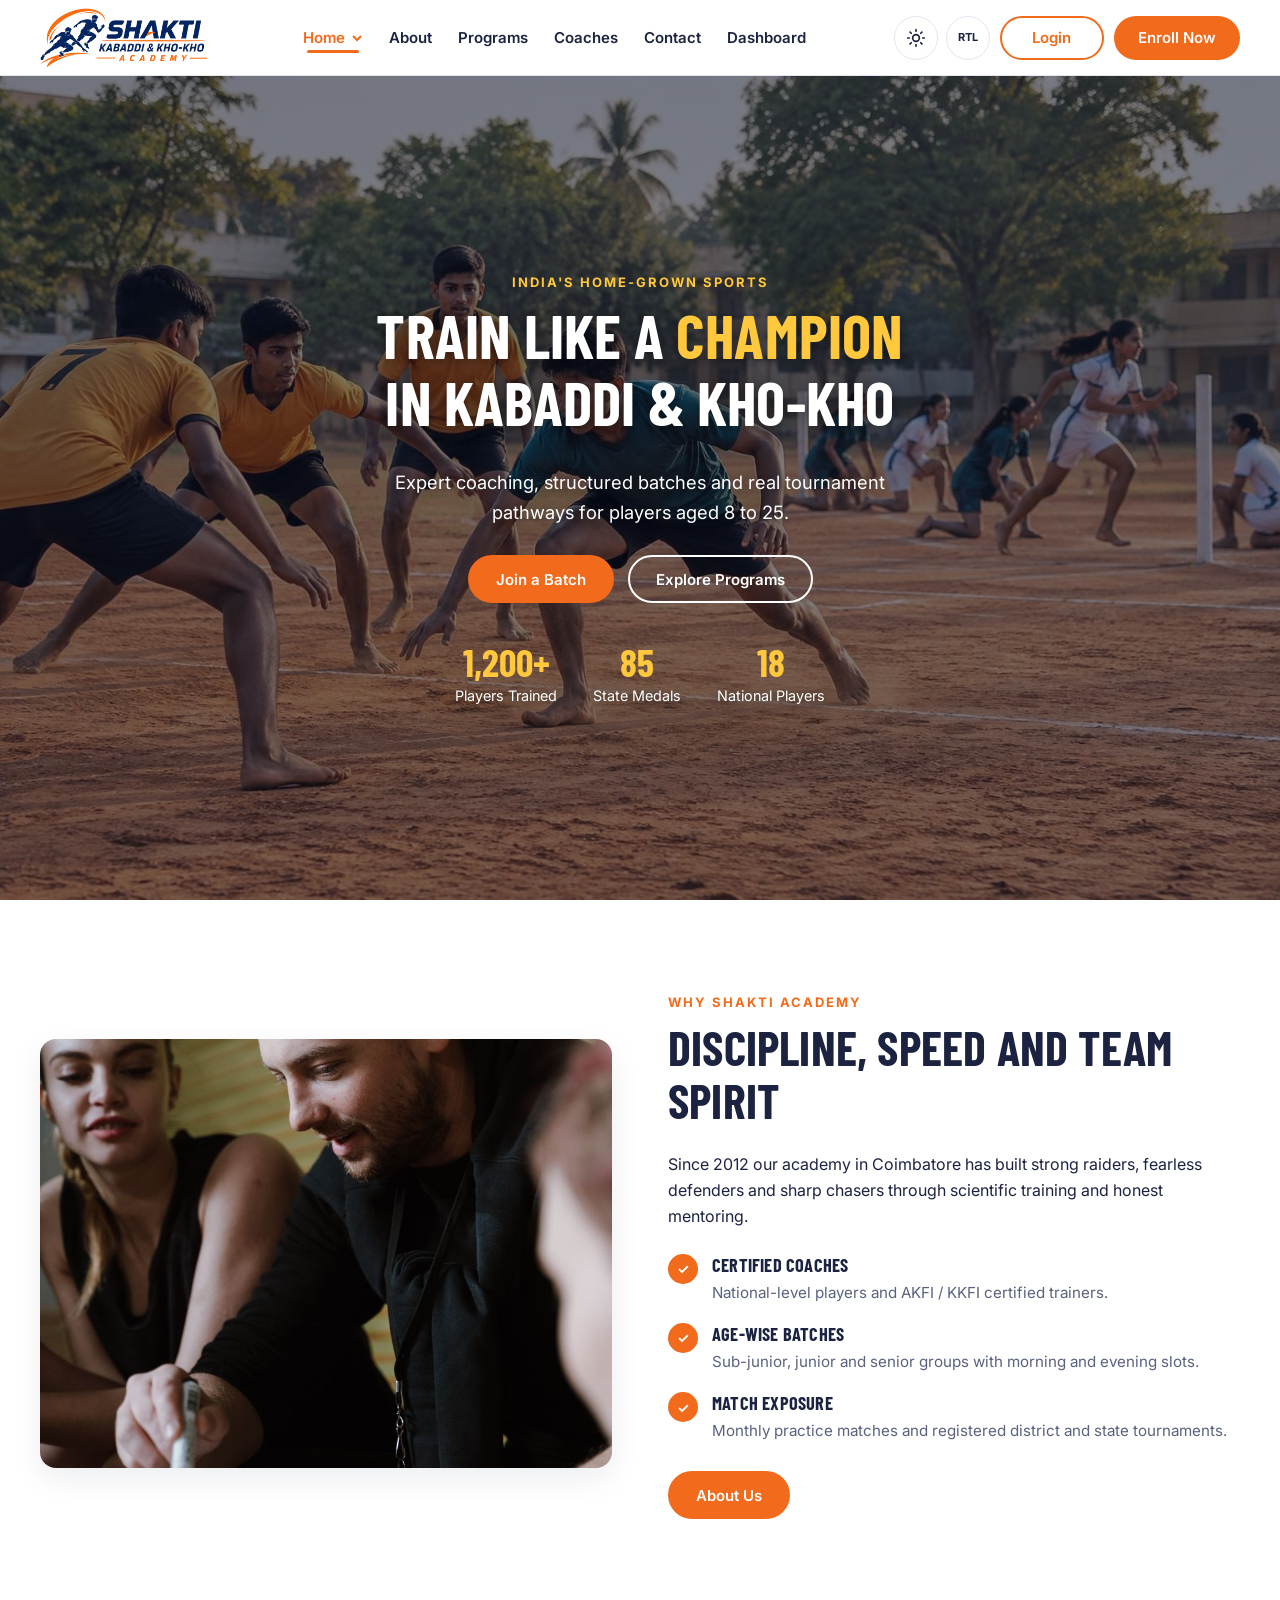
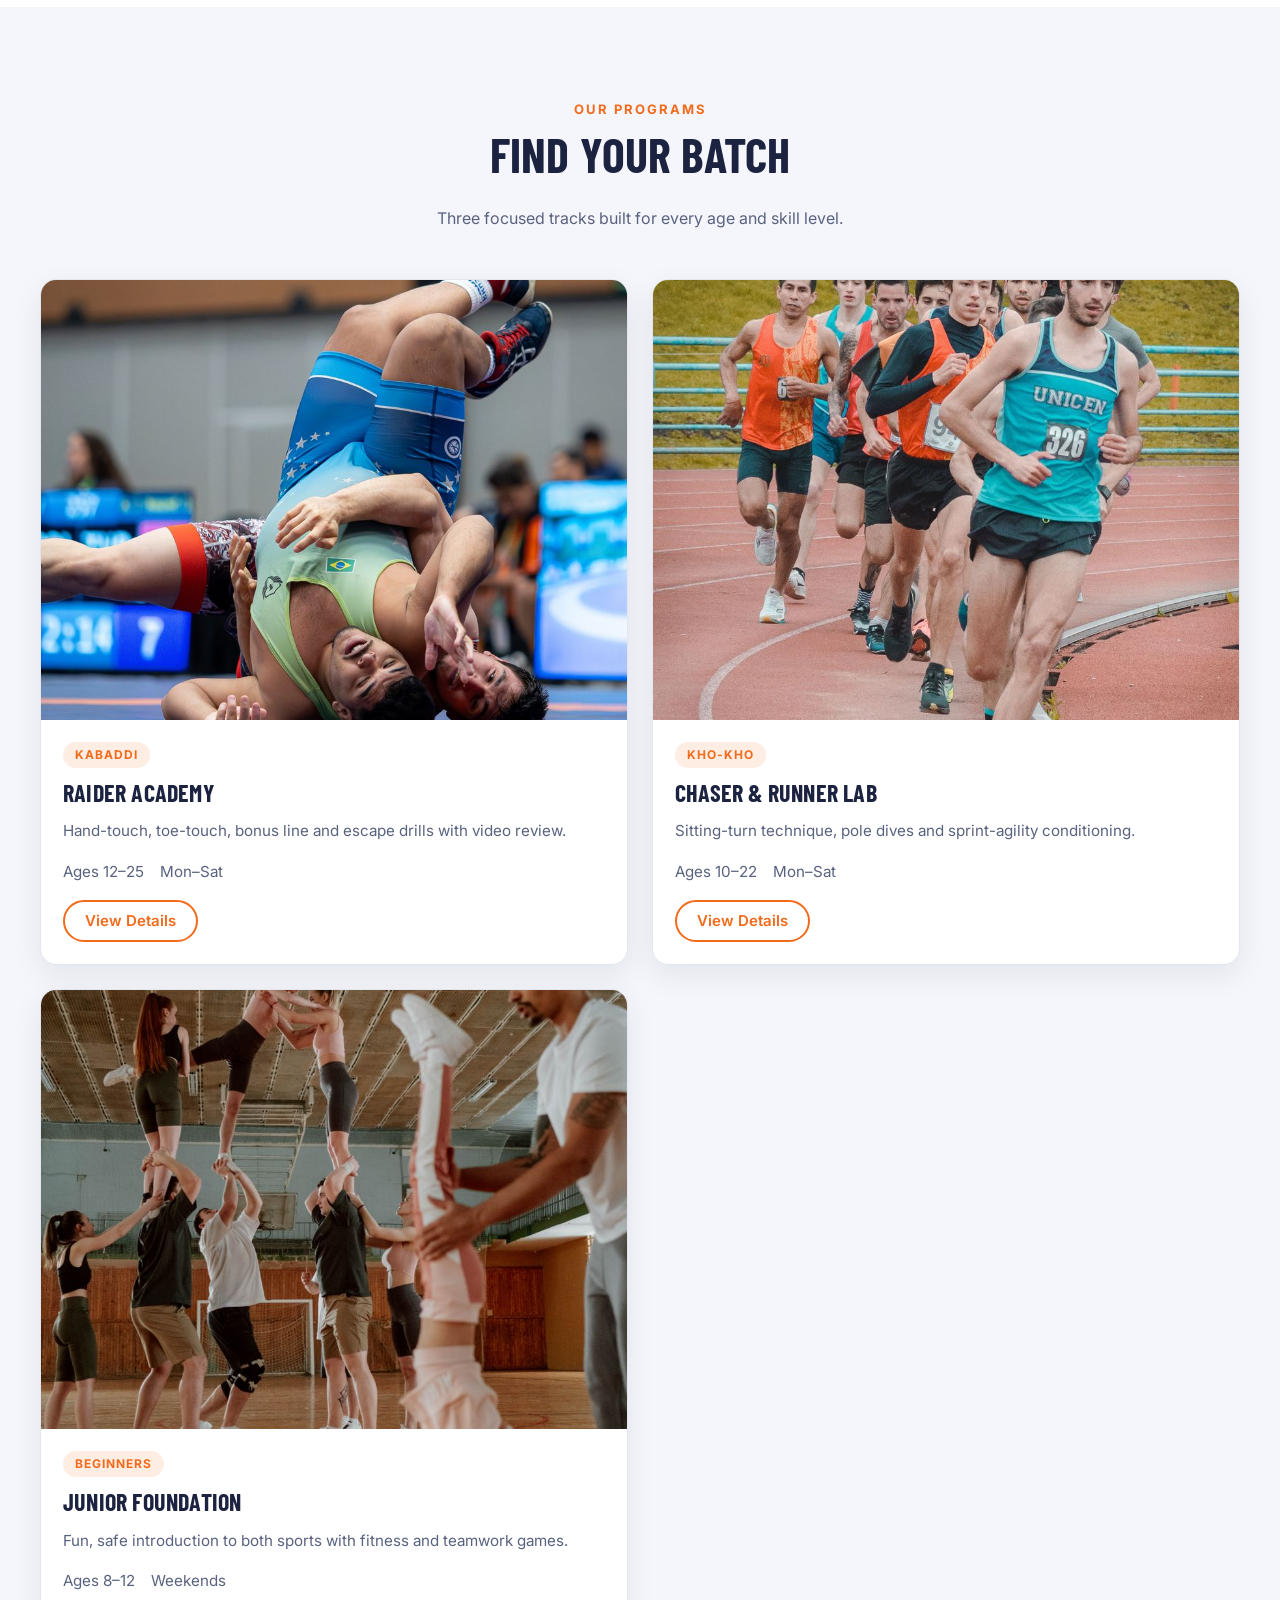
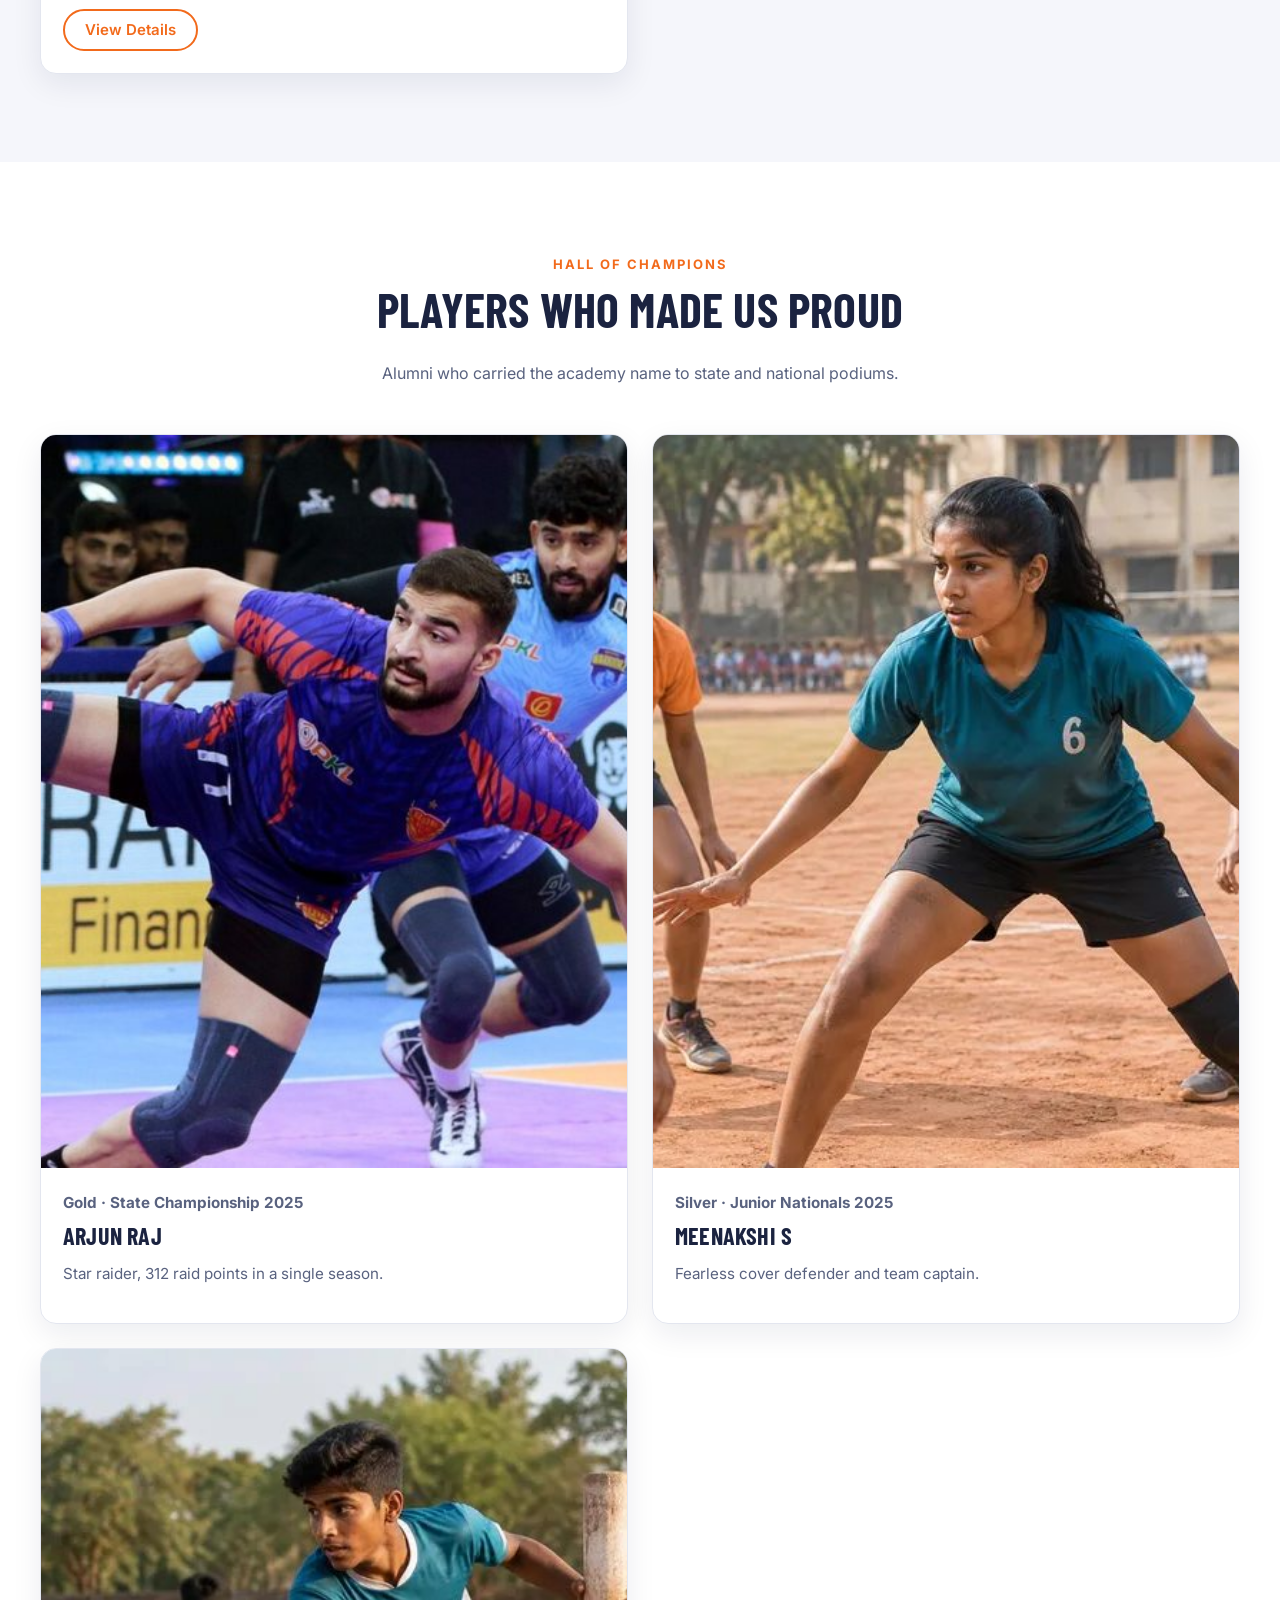
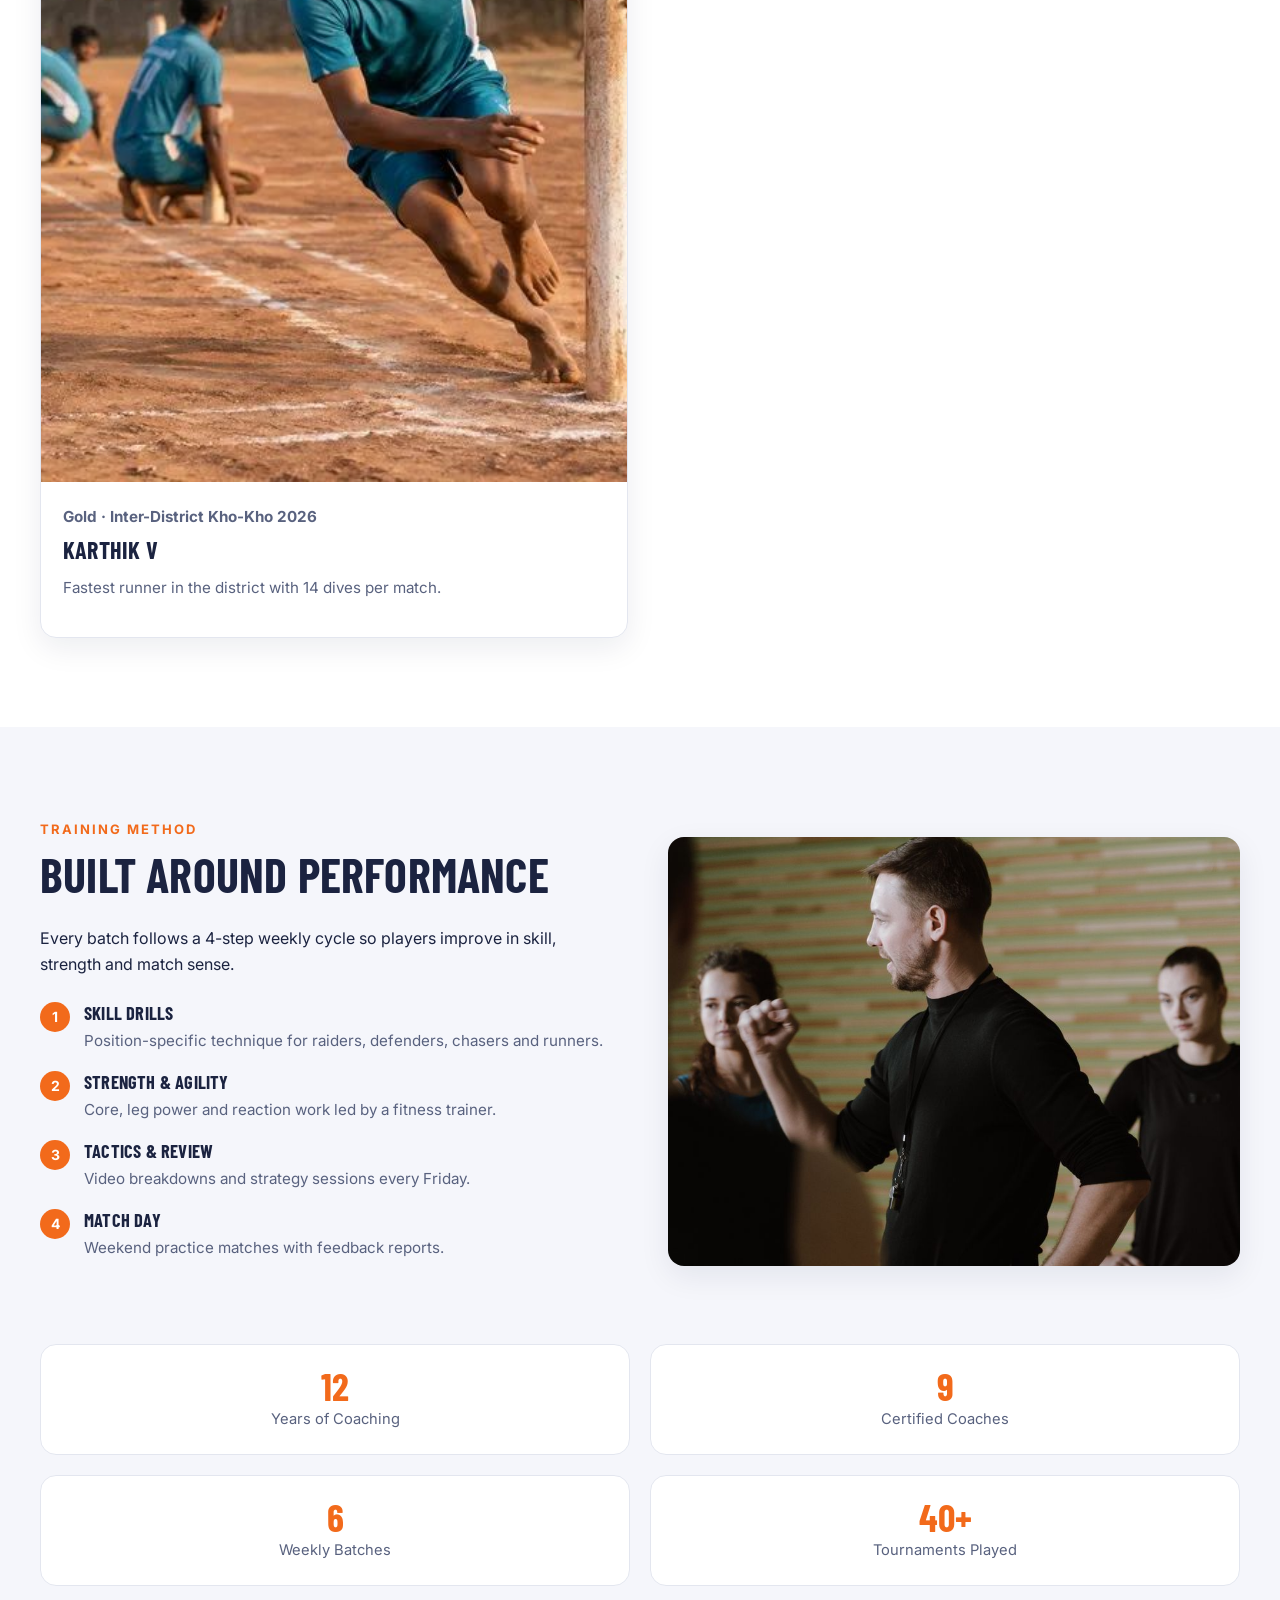
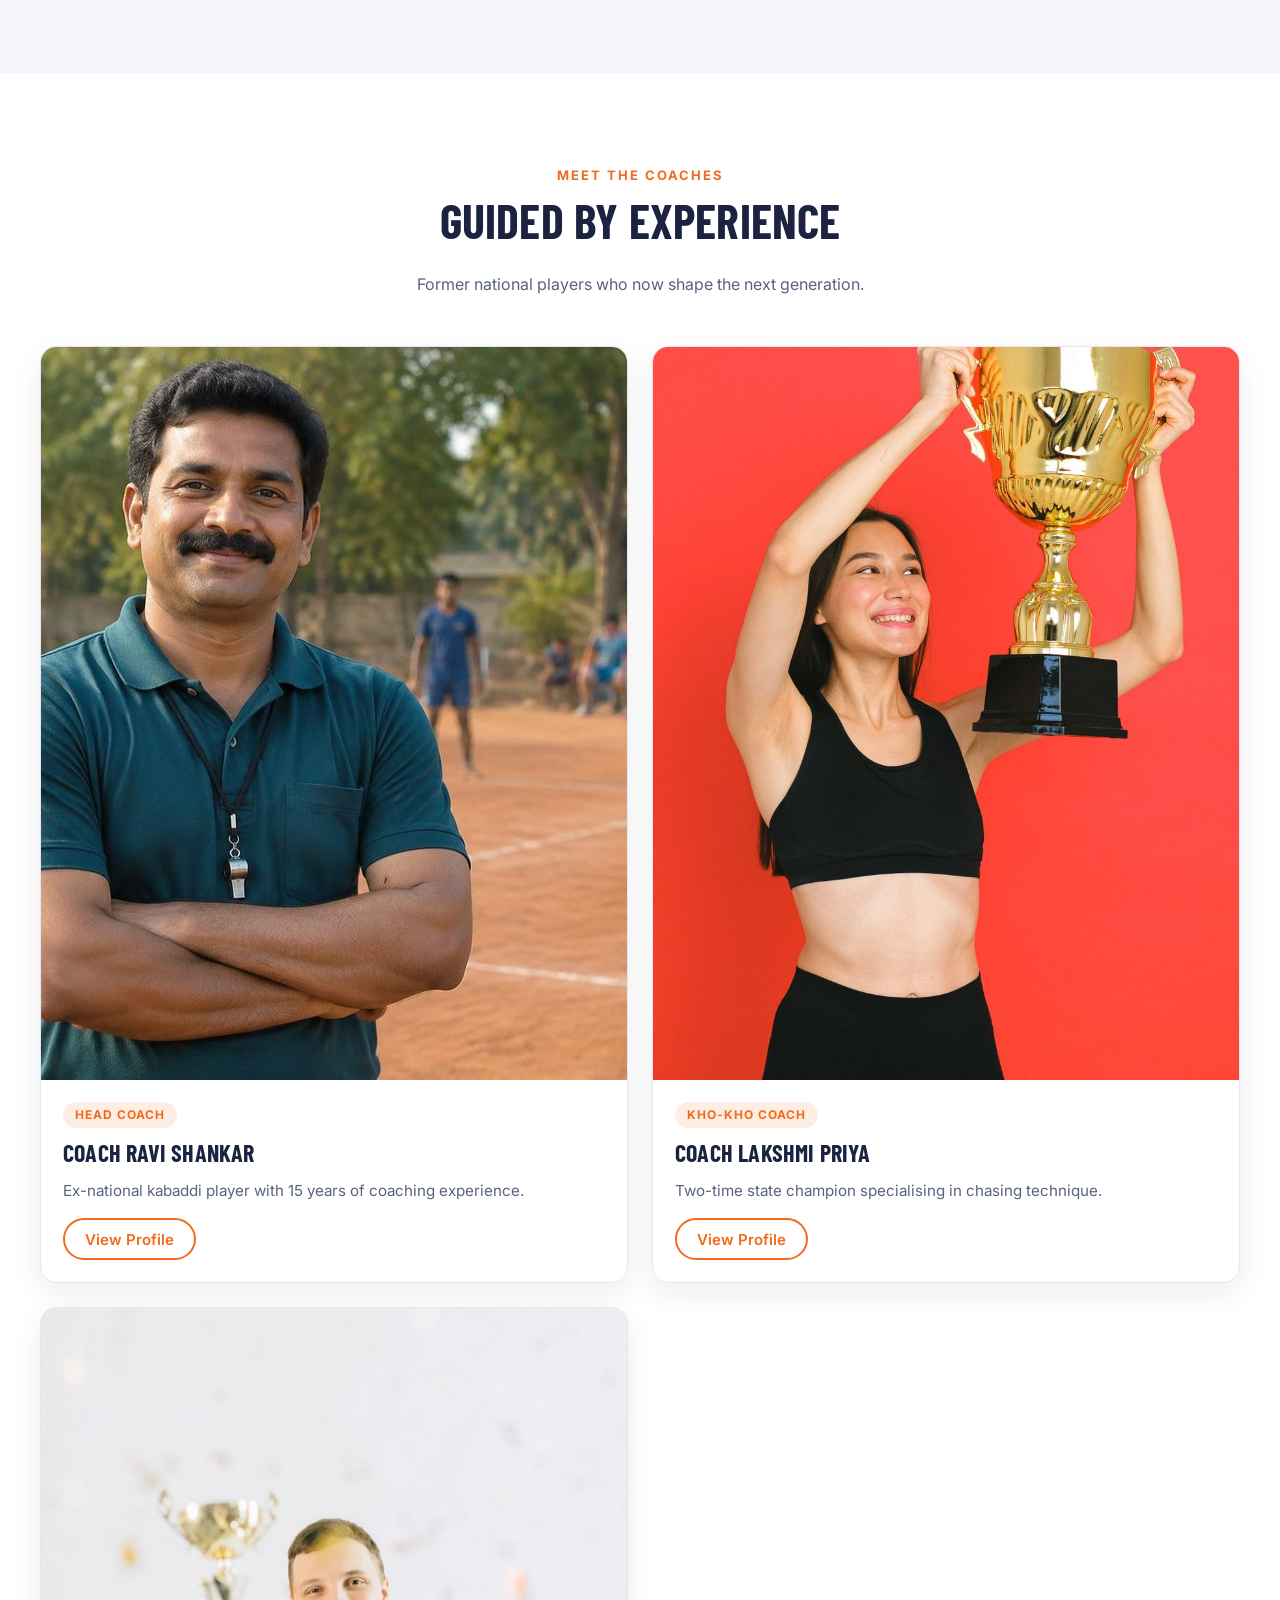
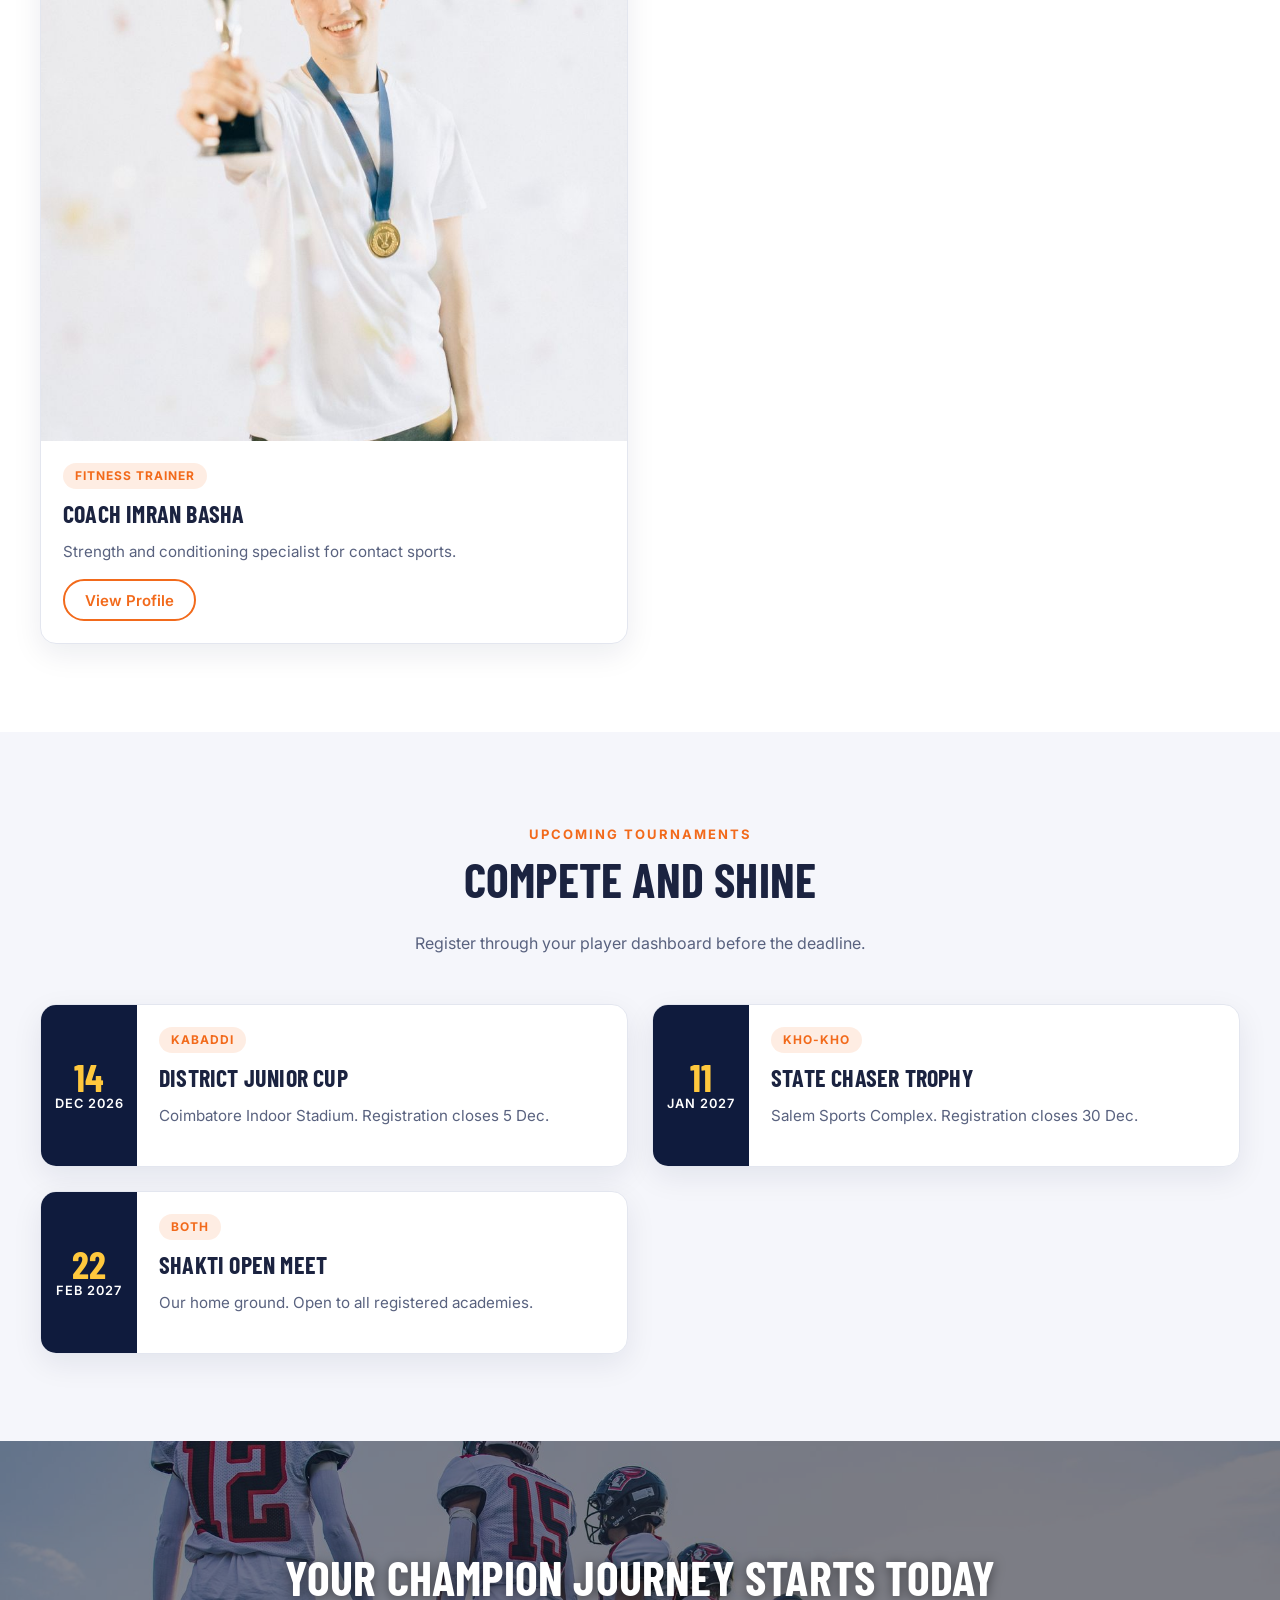
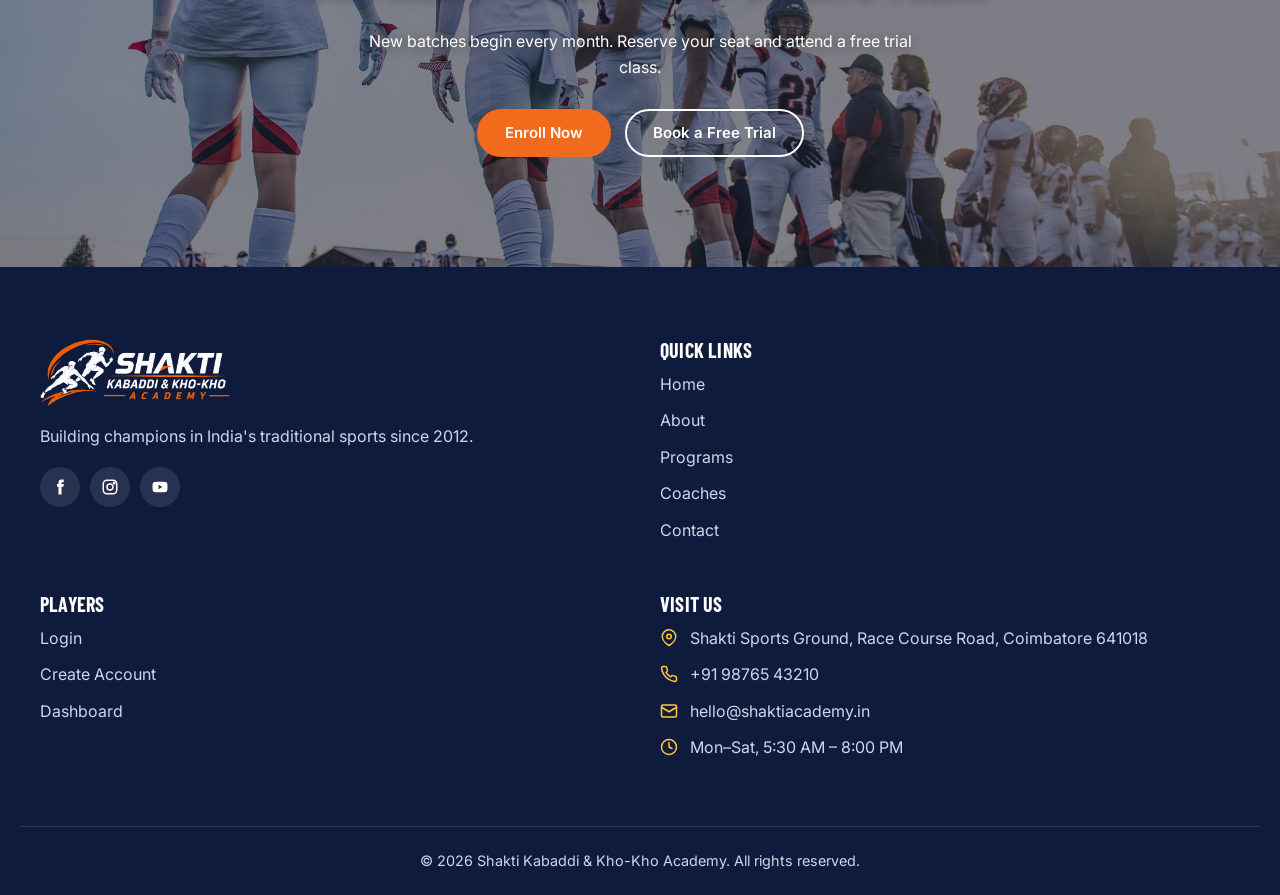
==== commit 43eb1a0d: "first commit" ====
--- a/index.html
+++ b/index.html
@@ -68,7 +68,7 @@
 <!-- 2. ABOUT -->
 <section class="section">
   <div class="container split">
-    <img src="https://images.pexels.com/photos/6767017/pexels-photo-6767017.jpeg?auto=compress&amp;cs=tinysrgb&amp;w=900" alt="Coach discussing strategy with players in a team huddle" loading="lazy">
+    <img src="assets/img/pexels-6767017.jpeg" alt="Coach discussing strategy with players in a team huddle" loading="lazy">
     <div>
       <span class="eyebrow">Why Shakti Academy</span>
       <h2>Discipline, Speed and Team Spirit</h2>
@@ -88,9 +88,9 @@
   <div class="container">
     <div class="section-head"><span class="eyebrow">Our Programs</span><h2>Find Your Batch</h2><p>Three focused tracks built for every age and skill level.</p></div>
     <div class="grid grid-3">
-      <article class="card"><img src="https://images.pexels.com/photos/38163412/pexels-photo-38163412.jpeg?auto=compress&amp;cs=tinysrgb&amp;w=900" alt="Kabaddi raider training drill" loading="lazy"><div class="card-body"><span class="tag">Kabaddi</span><h3>Raider Academy</h3><p>Hand-touch, toe-touch, bonus line and escape drills with video review.</p><p class="meta"><span>Ages 12–25</span><span>Mon–Sat</span></p><a href="programs.html" class="btn btn-outline">View Details</a></div></article>
-      <article class="card"><img src="https://images.pexels.com/photos/15292660/pexels-photo-15292660.jpeg?auto=compress&amp;cs=tinysrgb&amp;w=900" alt="Kho-Kho chaser training" loading="lazy"><div class="card-body"><span class="tag">Kho-Kho</span><h3>Chaser &amp; Runner Lab</h3><p>Sitting-turn technique, pole dives and sprint-agility conditioning.</p><p class="meta"><span>Ages 10–22</span><span>Mon–Sat</span></p><a href="programs.html" class="btn btn-outline">View Details</a></div></article>
-      <article class="card"><img src="https://images.pexels.com/photos/7339116/pexels-photo-7339116.jpeg?auto=compress&amp;cs=tinysrgb&amp;w=900" alt="Junior foundation batch" loading="lazy"><div class="card-body"><span class="tag">Beginners</span><h3>Junior Foundation</h3><p>Fun, safe introduction to both sports with fitness and teamwork games.</p><p class="meta"><span>Ages 8–12</span><span>Weekends</span></p><a href="programs.html" class="btn btn-outline">View Details</a></div></article>
+      <article class="card"><img src="assets/img/pexels-38163412.jpeg" alt="Kabaddi raider training drill" loading="lazy"><div class="card-body"><span class="tag">Kabaddi</span><h3>Raider Academy</h3><p>Hand-touch, toe-touch, bonus line and escape drills with video review.</p><p class="meta"><span>Ages 12–25</span><span>Mon–Sat</span></p><a href="programs.html" class="btn btn-outline">View Details</a></div></article>
+      <article class="card"><img src="assets/img/pexels-15292660.jpeg" alt="Kho-Kho chaser training" loading="lazy"><div class="card-body"><span class="tag">Kho-Kho</span><h3>Chaser &amp; Runner Lab</h3><p>Sitting-turn technique, pole dives and sprint-agility conditioning.</p><p class="meta"><span>Ages 10–22</span><span>Mon–Sat</span></p><a href="programs.html" class="btn btn-outline">View Details</a></div></article>
+      <article class="card"><img src="assets/img/pexels-7339116.jpeg" alt="Junior foundation batch" loading="lazy"><div class="card-body"><span class="tag">Beginners</span><h3>Junior Foundation</h3><p>Fun, safe introduction to both sports with fitness and teamwork games.</p><p class="meta"><span>Ages 8–12</span><span>Weekends</span></p><a href="programs.html" class="btn btn-outline">View Details</a></div></article>
     </div>
   </div>
 </section>
@@ -122,7 +122,7 @@
           <li><span class="tick">4</span><div><h4>Match Day</h4><p>Weekend practice matches with feedback reports.</p></div></li>
         </ul>
       </div>
-      <img src="https://images.pexels.com/photos/6767348/pexels-photo-6767348.jpeg?auto=compress&amp;cs=tinysrgb&amp;w=900" alt="Coach strategizing with team inside a sports facility" loading="lazy">
+      <img src="assets/img/pexels-6767348.jpeg" alt="Coach strategizing with team inside a sports facility" loading="lazy">
     </div>
     <div class="stat-row">
       <div class="stat"><strong>12</strong><span>Years of Coaching</span></div>
@@ -139,8 +139,8 @@
     <div class="section-head"><span class="eyebrow">Meet the Coaches</span><h2>Guided by Experience</h2><p>Former national players who now shape the next generation.</p></div>
     <div class="grid grid-3">
       <article class="card card-coach"><img src="assets/img/coach-ravi-shankar.jpg" alt="Head coach holding a whistle" loading="lazy"><div class="card-body"><span class="tag">Head Coach</span><h3>Coach Ravi Shankar</h3><p>Ex-national kabaddi player with 15 years of coaching experience.</p><a href="coaches.html" class="btn btn-outline">View Profile</a></div></article>
-      <article class="card card-coach"><img src="https://images.pexels.com/photos/6250962/pexels-photo-6250962.jpeg?auto=compress&amp;cs=tinysrgb&amp;w=900" alt="Coach Lakshmi Priya" loading="lazy"><div class="card-body"><span class="tag">Kho-Kho Coach</span><h3>Coach Lakshmi Priya</h3><p>Two-time state champion specialising in chasing technique.</p><a href="coaches.html" class="btn btn-outline">View Profile</a></div></article>
-      <article class="card card-coach"><img src="https://images.pexels.com/photos/6668862/pexels-photo-6668862.jpeg?auto=compress&amp;cs=tinysrgb&amp;w=900" alt="Coach Imran Basha" loading="lazy"><div class="card-body"><span class="tag">Fitness Trainer</span><h3>Coach Imran Basha</h3><p>Strength and conditioning specialist for contact sports.</p><a href="coaches.html" class="btn btn-outline">View Profile</a></div></article>
+      <article class="card card-coach"><img src="assets/img/pexels-6250962.jpeg" alt="Coach Lakshmi Priya" loading="lazy"><div class="card-body"><span class="tag">Kho-Kho Coach</span><h3>Coach Lakshmi Priya</h3><p>Two-time state champion specialising in chasing technique.</p><a href="coaches.html" class="btn btn-outline">View Profile</a></div></article>
+      <article class="card card-coach"><img src="assets/img/pexels-6668862.jpeg" alt="Coach Imran Basha" loading="lazy"><div class="card-body"><span class="tag">Fitness Trainer</span><h3>Coach Imran Basha</h3><p>Strength and conditioning specialist for contact sports.</p><a href="coaches.html" class="btn btn-outline">View Profile</a></div></article>
     </div>
   </div>
 </section>
@@ -158,7 +158,7 @@
 </section>
 
 <!-- 8. CTA -->
-<section class="cta" style="--hero-img:url('https://images.pexels.com/photos/15338953/pexels-photo-15338953.jpeg?auto=compress&amp;cs=tinysrgb&amp;w=1920')">
+<section class="cta" style="--hero-img:url('../img/pexels-15338953.jpeg')">
   <div class="container">
     <h2>Your Champion Journey Starts Today</h2>
     <p>New batches begin every month. Reserve your seat and attend a free trial class.</p>
--- a/assets/css/style.css
+++ b/assets/css/style.css
@@ -11,8 +11,8 @@
   --border:#26335a;--shadow:0 10px 30px rgba(0,0,0,.35);
 }
 *,*::before,*::after{box-sizing:border-box}
-html{scroll-behavior:smooth}
-body{margin:0;font-family:var(--font-body);font-size:16px;line-height:1.65;color:var(--text);background:var(--bg);overflow-wrap:break-word}
+html{scroll-behavior:smooth;scroll-padding-top:var(--nav-h);overflow-x:clip}
+body{margin:0;font-family:var(--font-body);font-size:16px;line-height:1.65;color:var(--text);background:var(--bg);overflow-wrap:break-word;overflow-x:clip}
 img{max-width:100%;display:block}
 a{color:inherit;text-decoration:none}
 h1,h2,h3,h4{font-family:var(--font-head);line-height:1.1;margin:0 0 .5em;letter-spacing:.2px;text-transform:uppercase}
--- a/assets/css/responsive.css
+++ b/assets/css/responsive.css
@@ -25,8 +25,15 @@
   .footer-grid{grid-template-columns:1fr 1fr}
 }
 @media (max-width:900px){
-  .section{padding:64px 0}
+  .section{padding:88px 0 64px}
   .split{grid-template-columns:1fr;gap:32px}
+}
+@media (max-width:900px){
+  .js-anim .rv.rv-left,.js-anim .rv.rv-right,.reveal-left{transform:translateY(34px)}
+  .js-anim .rv.rv-left.rv-in,.js-anim .rv.rv-right.rv-in,.reveal-left.in{transform:none}
+  [dir="rtl"].js-anim .rv.rv-left,[dir="rtl"].js-anim .rv.rv-right{transform:translateY(34px)}
+  [dir="rtl"].js-anim .rv.rv-left.rv-in,[dir="rtl"].js-anim .rv.rv-right.rv-in{transform:none}
+  .reveal-left img{transform:scale(1)}
 }
 @media (max-width:640px){
   .grid-4,.grid-3{grid-template-columns:1fr}
@@ -34,6 +41,7 @@
   .hero-stats{gap:22px}
   .hero-actions .btn{flex:1 1 100%}
   .hero-home{padding:56px 0}
+  .hero-home h1{font-size:clamp(1.85rem,8vw,2.6rem)}
   .event{flex-direction:column}
   .event-date{flex-basis:auto;flex-direction:row;gap:10px;padding:12px}
   .brand small{display:none}
@@ -106,16 +114,26 @@
   .dash-main{padding:22px 16px 40px}
 }
 @media (max-width:900px){.dgrid{grid-template-columns:minmax(0,1fr)}}
-@media (max-width:640px){.kpis{grid-template-columns:minmax(0,1fr)}.user-chip span{display:none}.user-chip{padding:4px}.profile-grid{grid-template-columns:minmax(0,1fr)}.dash-top .container{padding-inline:12px}.dash-title h1{font-size:1.8rem}}
+@media (max-width:640px){.kpis{grid-template-columns:minmax(0,1fr)}.user-chip{display:none}.profile-grid{grid-template-columns:minmax(0,1fr)}.dash-top .container{padding-inline:12px}.dash-title h1{font-size:1.8rem}}
 /* Ultra-narrow fixes for auth, dashboard, FAQ */
 .faq{grid-template-columns:minmax(0,1fr)}
 .faq summary{overflow-wrap:anywhere}
+@media (max-width:420px){.dash-top .brand-logo{height:36px}}
 @media (max-width:280px){
   .auth-nav .container,.dash-top .container{padding-inline:8px;gap:6px}
+  .dash-top .brand-logo{height:26px}
+  .dash-top .icon-btn{width:36px;height:36px}
+  .dash-top .btn-logout{width:36px;height:36px}
   .auth-nav .brand>span:last-child,.dash-top .brand>span:last-child,.user-chip{display:none}
   .auth-nav .nav-tools,.dash-tools,.dash-tools .nav-tools{gap:4px}
   .auth-nav .icon-btn,.dash-top .icon-btn{width:36px;height:36px}
   .faq details{padding:0 14px}
+}
+@media (max-width:220px){
+  .dash-top{height:auto;min-height:var(--nav-h)}
+  .dash-top .container{height:auto;min-height:var(--nav-h);flex-direction:column;justify-content:center;padding-block:6px}
+  .dash-top .brand-logo{height:30px}
+  .dash-top .icon-btn,.dash-top .btn-logout{width:32px;height:32px}
 }
 @media (max-width:640px){.btn-logout{width:44px;padding:0}.btn-logout span{display:none}}
 @media (max-width:280px){.dash-tools .btn-logout{width:36px;height:36px}}
